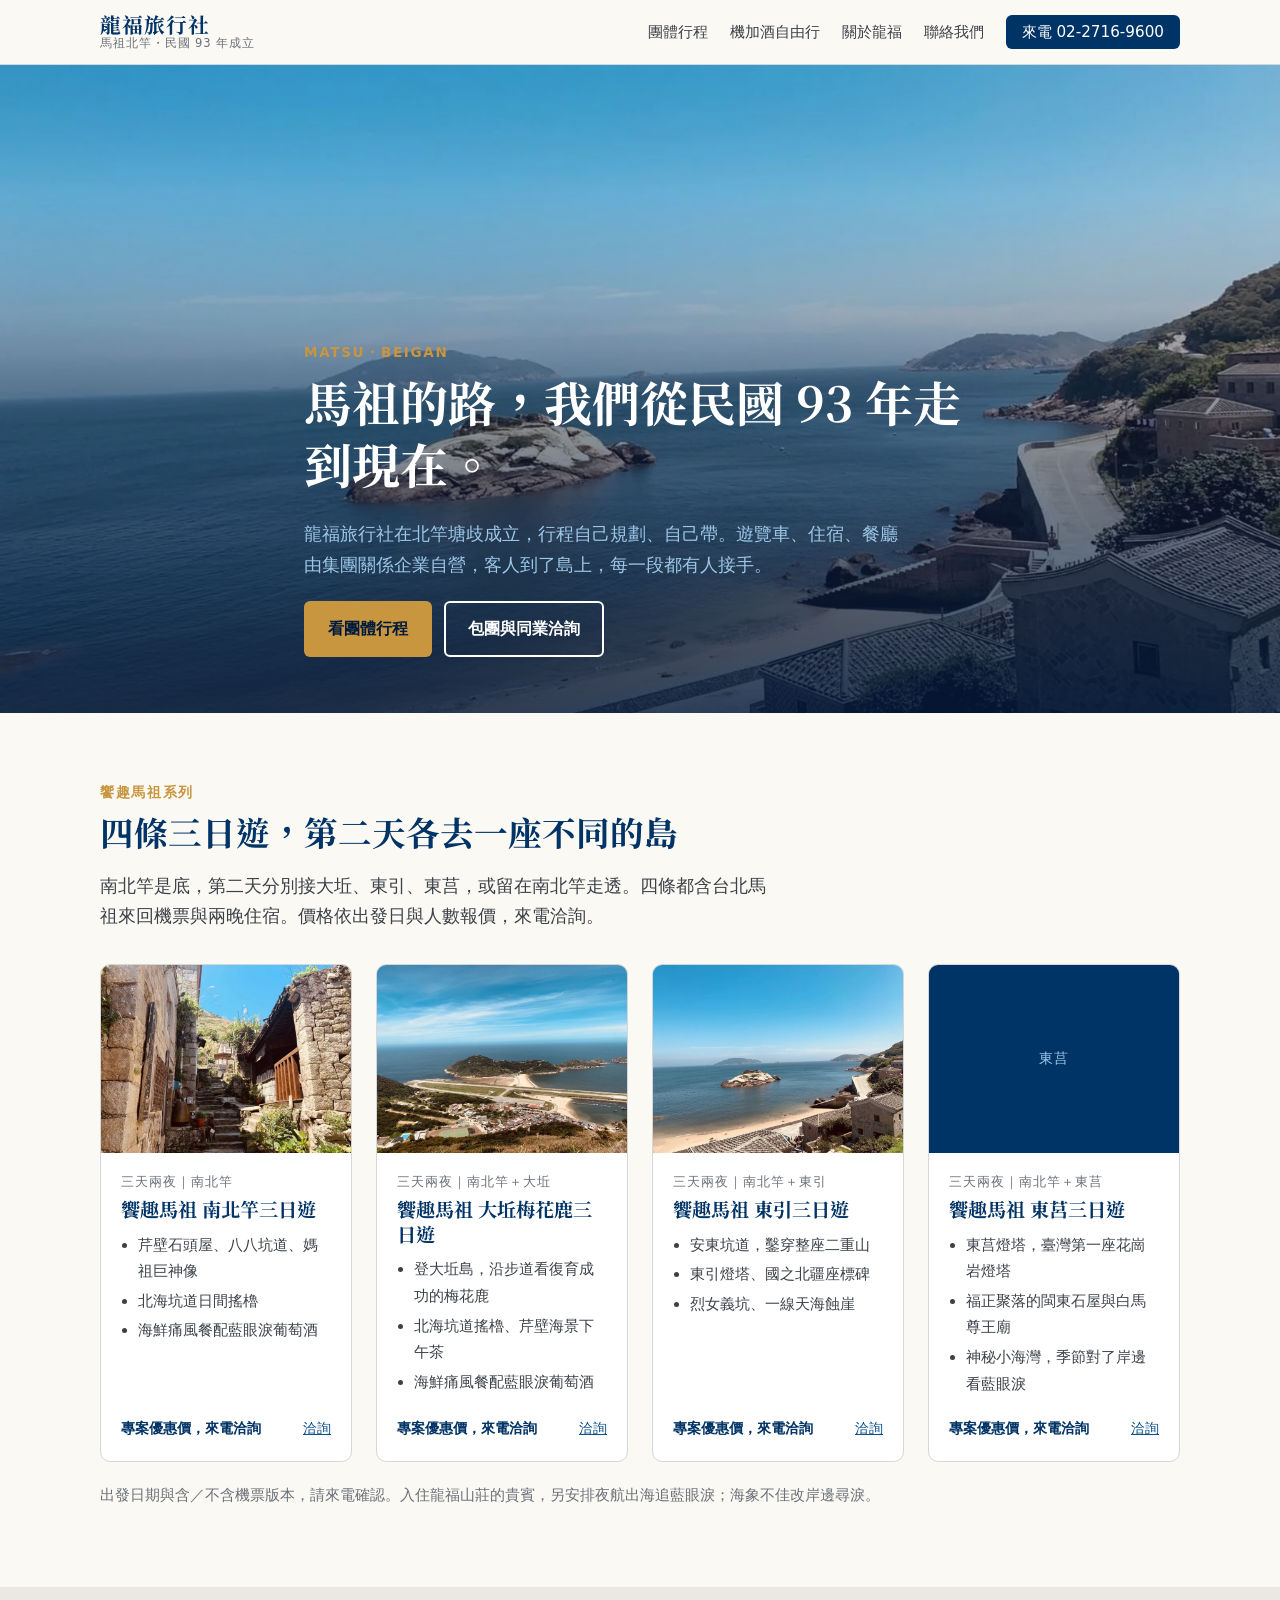
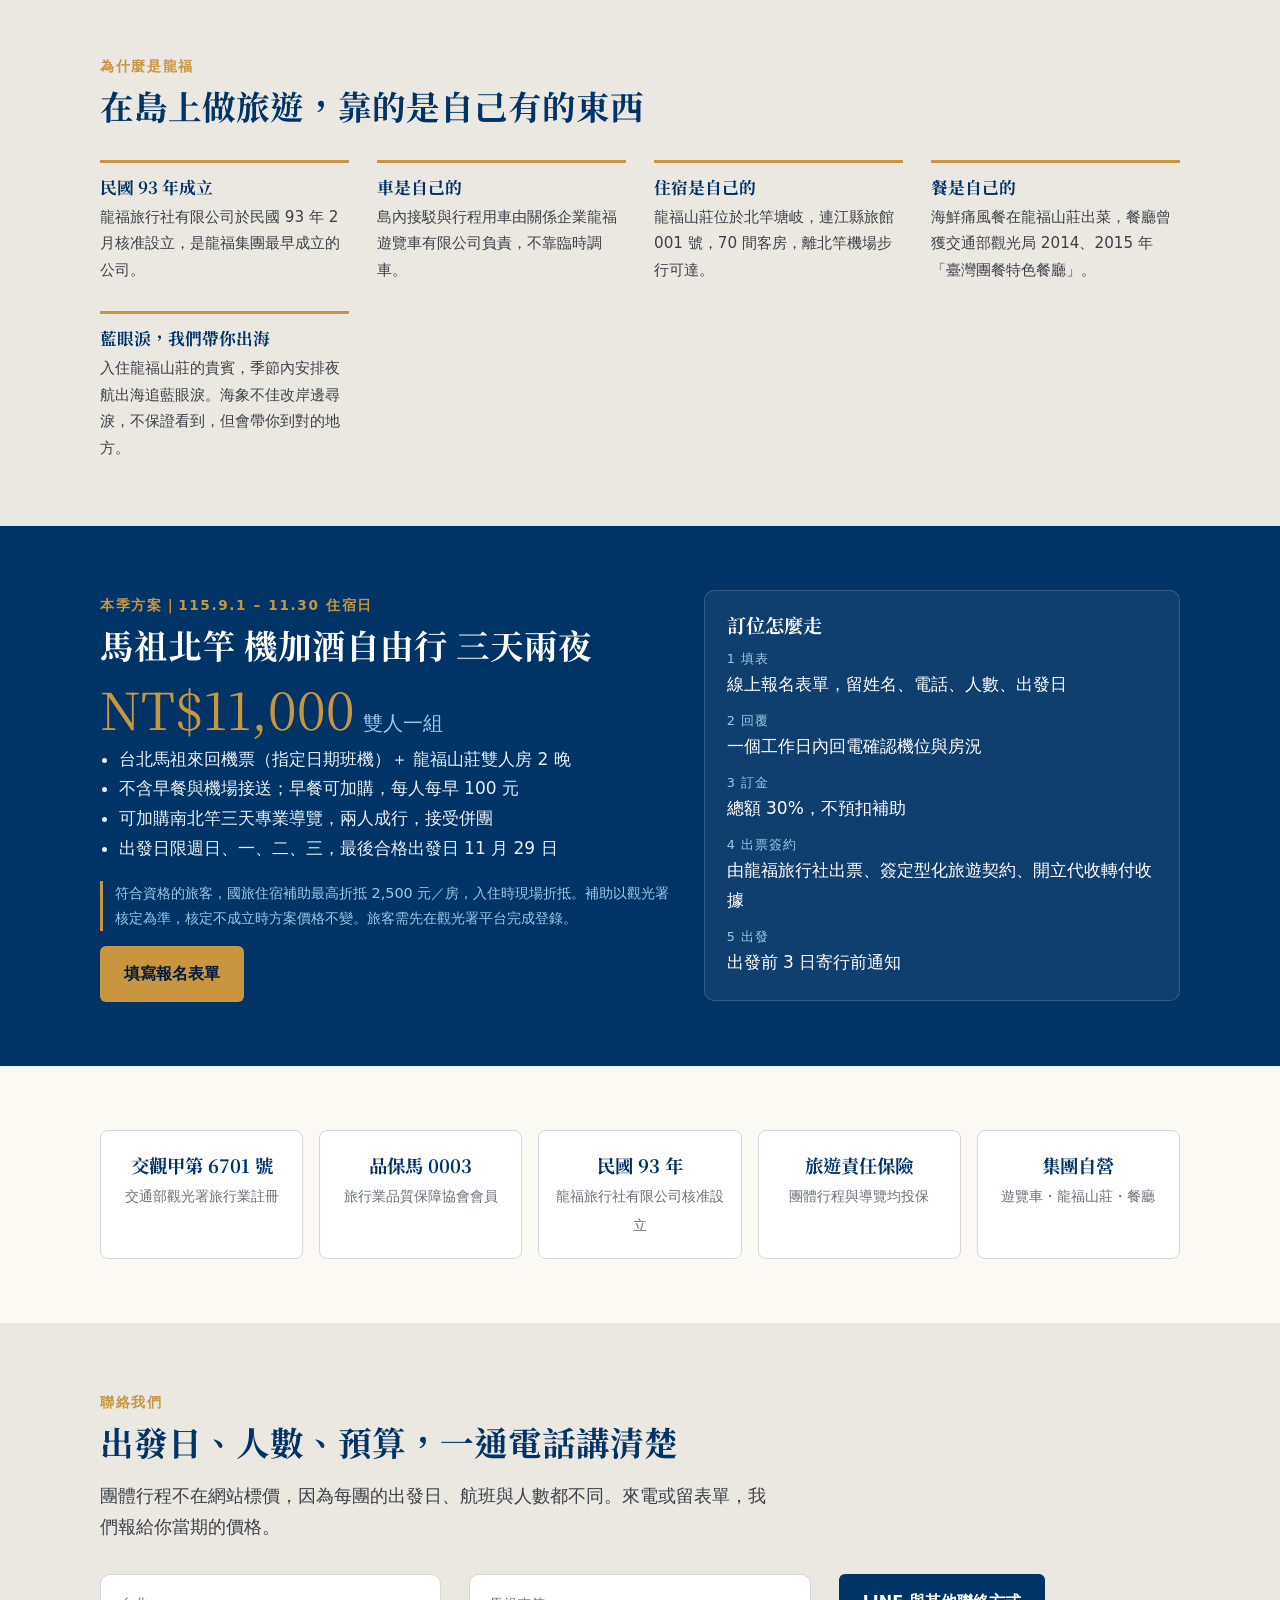
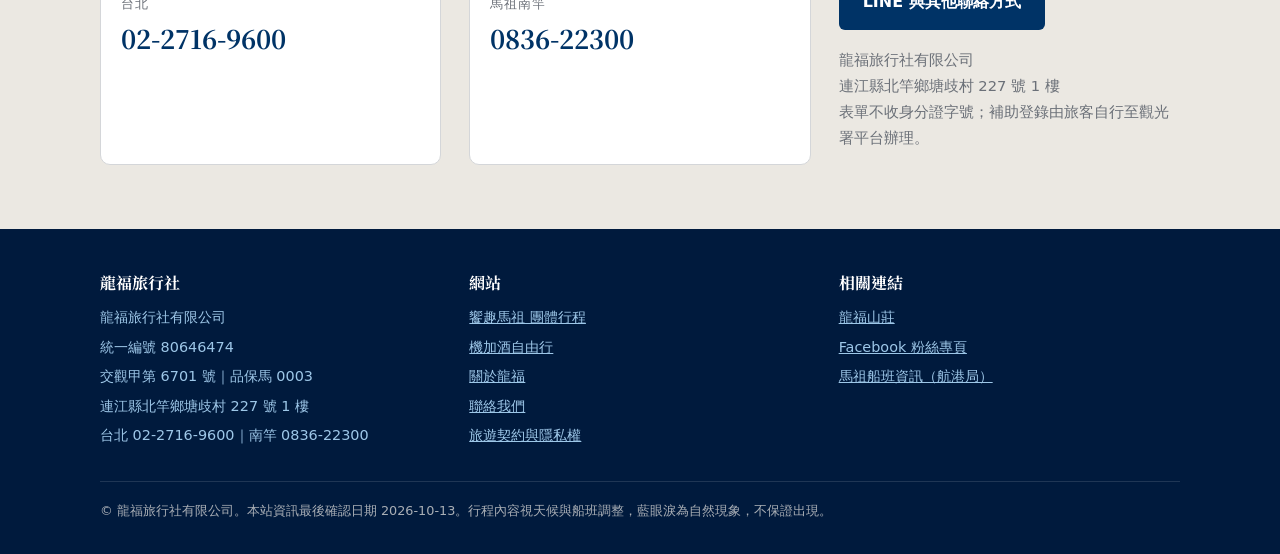
==== index.html @ dc52c44d "緊急上線版：聯絡頁、法遵頁、舊網址轉址、網域設定 - 首頁與關於頁移除草稿標記，網域換成 www.matsu-tour.com.tw - 修正南竿電話 tel 連結多一個 0 - 導覽只連到已存在的頁" ====
<!DOCTYPE html>
<html lang="zh-Hant-TW">
<head>
<meta charset="utf-8">
<meta name="viewport" content="width=device-width, initial-scale=1">
<title>龍福旅行社｜馬祖北竿在地旅行社，民國 93 年成立</title>
<meta name="description" content="龍福旅行社成立於民國 93 年，總部在馬祖北竿塘歧。南北竿、東引、東莒、大坵三日遊團體行程，機加酒自由行，學校與公司包團、同業地接。台北 02-2716-9600、南竿 0836-22300。">
<link rel="canonical" href="https://www.matsu-tour.com.tw/">
<meta property="og:title" content="龍福旅行社｜馬祖北竿在地旅行社">
<meta property="og:description" content="民國 93 年成立的馬祖在地旅行社。團體行程、機加酒自由行、包團與同業地接。">
<meta property="og:image" content="https://www.matsu-tour.com.tw/img/beach.webp">
<meta property="og:type" content="website">
<link rel="preconnect" href="https://fonts.googleapis.com">
<link href="https://fonts.googleapis.com/css2?family=Noto+Serif+TC:wght@700&display=swap" rel="stylesheet">
<link rel="stylesheet" href="css/style.css">
<script type="application/ld+json">
{
  "@context": "https://schema.org",
  "@type": "TravelAgency",
  "@id": "https://www.matsu-tour.com.tw/#org",
  "name": "龍福旅行社",
  "legalName": "龍福旅行社有限公司",
  "url": "https://www.matsu-tour.com.tw/",
  "taxID": "80646474",
  "identifier": [
    { "@type": "PropertyValue", "name": "交通部觀光署旅行業註冊編號", "value": "交觀甲第 6701 號" },
    { "@type": "PropertyValue", "name": "中華民國旅行業品質保障協會會員編號", "value": "品保馬 0003" }
  ],
  "foundingDate": "2004-02-09",
  "founder": { "@type": "Person", "name": "王樹欽" },
  "address": {
    "@type": "PostalAddress",
    "streetAddress": "北竿鄉塘歧村227號1樓",
    "addressLocality": "連江縣",
    "addressRegion": "連江縣",
    "postalCode": "210",
    "addressCountry": "TW"
  },
  "telephone": ["+886-2-2716-9600", "+886-836-22300"],
  "contactPoint": [
    { "@type": "ContactPoint", "telephone": "+886-2-2716-9600", "contactType": "reservations", "areaServed": "TW", "availableLanguage": "zh-Hant", "name": "台北" },
    { "@type": "ContactPoint", "telephone": "+886-836-22300", "contactType": "reservations", "areaServed": "TW", "availableLanguage": "zh-Hant", "name": "馬祖南竿" }
  ],
  "areaServed": [
    { "@type": "Place", "name": "南竿" }, { "@type": "Place", "name": "北竿" },
    { "@type": "Place", "name": "東引" }, { "@type": "Place", "name": "東莒" },
    { "@type": "Place", "name": "西莒" }, { "@type": "Place", "name": "大坵" }
  ],
  "knowsAbout": ["馬祖旅遊", "藍眼淚", "芹壁聚落", "北海坑道", "東引", "東莒", "大坵梅花鹿"],
  "makesOffer": [
    { "@type": "Offer", "itemOffered": { "@type": "TouristTrip", "name": "饗趣馬祖 南北竿三日遊" } },
    { "@type": "Offer", "itemOffered": { "@type": "TouristTrip", "name": "饗趣馬祖 大坵梅花鹿三日遊" } },
    { "@type": "Offer", "itemOffered": { "@type": "TouristTrip", "name": "饗趣馬祖 東引三日遊" } },
    { "@type": "Offer", "itemOffered": { "@type": "TouristTrip", "name": "饗趣馬祖 東莒三日遊" } },
    { "@type": "Offer", "itemOffered": { "@type": "TouristTrip", "name": "馬祖北竿 機加酒自由行 三天兩夜", "url": "https://www.matsu-tour.com.tw/#package" }, "price": "11000", "priceCurrency": "TWD", "eligibleQuantity": { "@type": "QuantitativeValue", "value": 2, "unitText": "人" } }
  ],
  "memberOf": { "@type": "Organization", "name": "中華民國旅行業品質保障協會" }
}
</script>
</head>
<body>

<header class="site-header">
  <div class="wrap">
    <a class="brand" href="./"><b>龍福旅行社</b><small>馬祖北竿・民國 93 年成立</small></a>
    <button class="nav-toggle" aria-expanded="false" aria-controls="nav" onclick="var n=document.getElementById('nav');n.classList.toggle('open');this.setAttribute('aria-expanded',n.classList.contains('open'))">選單</button>
    <ul class="nav" id="nav">
      <li><a href="#tours">團體行程</a></li>
      <li><a href="#package">機加酒自由行</a></li>
      <li><a href="about/">關於龍福</a></li>
      <li><a href="contact/">聯絡我們</a></li>
      <li class="cta"><a href="tel:+886227169600">來電 02-2716-9600</a></li>
    </ul>
  </div>
</header>

<main>

<section class="hero">
  <img src="img/beach.webp" alt="北竿芹壁灣，海中的龜島與岸邊的石屋" fetchpriority="high">
  <div class="wrap">
    <span class="eyebrow">MATSU・BEIGAN</span>
    <h1>馬祖的路，我們從民國 93 年走到現在。</h1>
    <p>龍福旅行社在北竿塘歧成立，行程自己規劃、自己帶。遊覽車、住宿、餐廳由集團關係企業自營，客人到了島上，每一段都有人接手。</p>
    <div class="actions">
      <a class="btn btn-primary" href="#tours">看團體行程</a>
      <a class="btn btn-outline" href="contact/">包團與同業洽詢</a>
    </div>
  </div>
</section>

<section class="section" id="tours">
  <div class="wrap">
    <div class="section-head">
      <span class="eyebrow">饗趣馬祖系列</span>
      <h2>四條三日遊，第二天各去一座不同的島</h2>
      <p class="lead">南北竿是底，第二天分別接大坵、東引、東莒，或留在南北竿走透。四條都含台北馬祖來回機票與兩晚住宿。價格依出發日與人數報價，來電洽詢。</p>
    </div>
    <div class="cards">
      <article class="card">
        <div class="media"><img src="img/lane.webp" alt="芹壁聚落的石階與石屋巷弄" loading="lazy"></div>
        <div class="body">
          <span class="tag">三天兩夜｜南北竿</span>
          <h3>饗趣馬祖 南北竿三日遊</h3>
          <ul>
            <li>芹壁石頭屋、八八坑道、媽祖巨神像</li>
            <li>北海坑道日間搖櫓</li>
            <li>海鮮痛風餐配藍眼淚葡萄酒</li>
          </ul>
          <div class="foot"><span class="price">專案優惠價，來電洽詢</span><a href="contact/">洽詢</a></div>
        </div>
      </article>
      <article class="card">
        <div class="media"><img src="img/aerial.webp" alt="北竿塘岐與機場跑道的空拍，遠處是海與離島" loading="lazy"></div>
        <div class="body">
          <span class="tag">三天兩夜｜南北竿＋大坵</span>
          <h3>饗趣馬祖 大坵梅花鹿三日遊</h3>
          <ul>
            <li>登大坵島，沿步道看復育成功的梅花鹿</li>
            <li>北海坑道搖櫓、芹壁海景下午茶</li>
            <li>海鮮痛風餐配藍眼淚葡萄酒</li>
          </ul>
          <div class="foot"><span class="price">專案優惠價，來電洽詢</span><a href="contact/">洽詢</a></div>
        </div>
      </article>
      <article class="card">
        <div class="media"><img src="img/beach.webp" alt="北竿芹壁灣海景" loading="lazy"></div>
        <div class="body">
          <span class="tag">三天兩夜｜南北竿＋東引</span>
          <h3>饗趣馬祖 東引三日遊</h3>
          <ul>
            <li>安東坑道，鑿穿整座二重山</li>
            <li>東引燈塔、國之北疆座標碑</li>
            <li>烈女義坑、一線天海蝕崖</li>
          </ul>
          <div class="foot"><span class="price">專案優惠價，來電洽詢</span><a href="contact/">洽詢</a></div>
        </div>
      </article>
      <article class="card">
        <div class="media"><div class="placeholder">東莒</div></div>
        <div class="body">
          <span class="tag">三天兩夜｜南北竿＋東莒</span>
          <h3>饗趣馬祖 東莒三日遊</h3>
          <ul>
            <li>東莒燈塔，臺灣第一座花崗岩燈塔</li>
            <li>福正聚落的閩東石屋與白馬尊王廟</li>
            <li>神秘小海灣，季節對了岸邊看藍眼淚</li>
          </ul>
          <div class="foot"><span class="price">專案優惠價，來電洽詢</span><a href="contact/">洽詢</a></div>
        </div>
      </article>
    </div>
    <p class="muted" style="margin-top:20px">出發日期與含／不含機票版本，請來電確認。入住龍福山莊的貴賓，另安排夜航出海追藍眼淚；海象不佳改岸邊尋淚。</p>
  </div>
</section>

<section class="section section-alt" id="why">
  <div class="wrap">
    <div class="section-head">
      <span class="eyebrow">為什麼是龍福</span>
      <h2>在島上做旅遊，靠的是自己有的東西</h2>
    </div>
    <div class="reasons">
      <div class="reason"><h3>民國 93 年成立</h3><p>龍福旅行社有限公司於民國 93 年 2 月核准設立，是龍福集團最早成立的公司。</p></div>
      <div class="reason"><h3>車是自己的</h3><p>島內接駁與行程用車由關係企業龍福遊覽車有限公司負責，不靠臨時調車。</p></div>
      <div class="reason"><h3>住宿是自己的</h3><p>龍福山莊位於北竿塘岐，連江縣旅館 001 號，70 間客房，離北竿機場步行可達。</p></div>
      <div class="reason"><h3>餐是自己的</h3><p>海鮮痛風餐在龍福山莊出菜，餐廳曾獲交通部觀光局 2014、2015 年「臺灣團餐特色餐廳」。</p></div>
      <div class="reason"><h3>藍眼淚，我們帶你出海</h3><p>入住龍福山莊的貴賓，季節內安排夜航出海追藍眼淚。海象不佳改岸邊尋淚，不保證看到，但會帶你到對的地方。</p></div>
    </div>
  </div>
</section>

<!-- 補助方案區塊：住宿日 115.11.30 截止，12 月起刪除或改常態版（架構初稿 D12） -->
<section class="section section-deep" id="package">
  <div class="wrap">
    <div class="offer">
      <div>
        <span class="eyebrow">本季方案｜115.9.1 – 11.30 住宿日</span>
        <h2>馬祖北竿 機加酒自由行 三天兩夜</h2>
        <div class="big">NT$11,000<small>雙人一組</small></div>
        <ul>
          <li>台北馬祖來回機票（指定日期班機）＋ 龍福山莊雙人房 2 晚</li>
          <li>不含早餐與機場接送；早餐可加購，每人每早 100 元</li>
          <li>可加購南北竿三天專業導覽，兩人成行，接受併團</li>
          <li>出發日限週日、一、二、三，最後合格出發日 11 月 29 日</li>
        </ul>
        <p class="note">符合資格的旅客，國旅住宿補助最高折抵 2,500 元／房，入住時現場折抵。補助以觀光署核定為準，核定不成立時方案價格不變。旅客需先在觀光署平台完成登錄。</p>
        <a class="btn btn-primary" href="https://matsuyuansong-arch.github.io/booking/" rel="noopener">填寫報名表單</a>
      </div>
      <aside class="side">
        <h3>訂位怎麼走</h3>
        <dl>
          <dt>1 填表</dt><dd>線上報名表單，留姓名、電話、人數、出發日</dd>
          <dt>2 回覆</dt><dd>一個工作日內回電確認機位與房況</dd>
          <dt>3 訂金</dt><dd>總額 30%，不預扣補助</dd>
          <dt>4 出票簽約</dt><dd>由龍福旅行社出票、簽定型化旅遊契約、開立代收轉付收據</dd>
          <dt>5 出發</dt><dd>出發前 3 日寄行前通知</dd>
        </dl>
      </aside>
    </div>
  </div>
</section>

<section class="section" id="trust">
  <div class="wrap">
    <div class="trust">
      <div><b>交觀甲第 6701 號</b><span>交通部觀光署旅行業註冊</span></div>
      <div><b>品保馬 0003</b><span>旅行業品質保障協會會員</span></div>
      <div><b>民國 93 年</b><span>龍福旅行社有限公司核准設立</span></div>
      <div><b>旅遊責任保險</b><span>團體行程與導覽均投保</span></div>
      <div><b>集團自營</b><span>遊覽車・龍福山莊・餐廳</span></div>
    </div>
  </div>
</section>

<section class="section section-alt" id="contact">
  <div class="wrap">
    <div class="section-head">
      <span class="eyebrow">聯絡我們</span>
      <h2>出發日、人數、預算，一通電話講清楚</h2>
      <p class="lead">團體行程不在網站標價，因為每團的出發日、航班與人數都不同。來電或留表單，我們報給你當期的價格。</p>
    </div>
    <div class="contact">
      <a class="phone" href="tel:+886227169600"><small>台北</small><b>02-2716-9600</b></a>
      <a class="phone" href="tel:+88683622300"><small>馬祖南竿</small><b>0836-22300</b></a>
      <div>
        <p><a class="btn btn-deep" href="contact/">LINE 與其他聯絡方式</a></p>
        <p class="muted">龍福旅行社有限公司<br>連江縣北竿鄉塘歧村 227 號 1 樓<br>表單不收身分證字號；補助登錄由旅客自行至觀光署平台辦理。</p>
      </div>
    </div>
  </div>
</section>

</main>

<footer class="site-footer">
  <div class="wrap">
    <div class="cols">
      <div>
        <h4>龍福旅行社</h4>
        <ul>
          <li>龍福旅行社有限公司</li>
          <li>統一編號 80646474</li>
          <li>交觀甲第 6701 號｜品保馬 0003</li>
          <li>連江縣北竿鄉塘歧村 227 號 1 樓</li>
          <li>台北 02-2716-9600｜南竿 0836-22300</li>
        </ul>
      </div>
      <div>
        <h4>網站</h4>
        <ul>
          <li><a href="#tours">饗趣馬祖 團體行程</a></li>
          <li><a href="#package">機加酒自由行</a></li>
          <li><a href="about/">關於龍福</a></li>
          <li><a href="contact/">聯絡我們</a></li>
          <li><a href="legal/">旅遊契約與隱私權</a></li>
        </ul>
      </div>
      <div>
        <h4>相關連結</h4>
        <ul>
          <li><a href="https://hotel.matsu.idv.tw/matsu-play/" rel="noopener">龍福山莊</a></li>
          <li><a href="https://www.facebook.com/longfu55661" rel="noopener">Facebook 粉絲專頁</a></li>
          <li><a href="https://www.mtha.gov.tw/MTHA/Monthinfo.aspx" rel="noopener">馬祖船班資訊（航港局）</a></li>
        </ul>
      </div>
    </div>
    <div class="legal">© 龍福旅行社有限公司。本站資訊最後確認日期 2026-10-13。行程內容視天候與船班調整，藍眼淚為自然現象，不保證出現。</div>
  </div>
</footer>

</body>
</html>
---- css/style.css ----
/* 龍福旅行社官網 共用樣式
   色彩 token 取自 龍福山莊標準色規範 v1.1；LOGO 漸層不進版面 */
:root{
  --tear-ink:#001a3d; --tear-deep:#003366; --tear-sea:#0a4f8a; --tear-glow:#2a7ec4;
  --tear-mist:#9dc7e8; --tear-foam:#e6f0f8;
  --stone-black:#1a1d21; --stone-dark:#3c4148; --stone:#6b7078; --stone-light:#a8aeb5;
  --stone-pale:#d4d6d9; --stone-paper:#ebe8e2;
  --sun-gold:#c8963f; --sun-amber:#d97e2f; --wine-red:#7a2838; --bg:#fbf9f4;
  --serif:"Noto Serif TC","Songti TC","PingFang TC",serif;
  --sans:"PingFang TC","Noto Sans TC","Heiti TC",-apple-system,system-ui,sans-serif;
  --max:1120px;
}
*{box-sizing:border-box}
html{-webkit-text-size-adjust:100%;scroll-behavior:smooth}
body{margin:0;background:var(--bg);color:var(--stone-dark);font-family:var(--sans);font-size:17px;line-height:1.75}
img{max-width:100%;height:auto;display:block}
a{color:var(--tear-sea)}
a:hover{color:var(--tear-glow)}
h1,h2,h3{font-family:var(--serif);color:var(--tear-deep);line-height:1.3;margin:0 0 .5em;font-weight:700}
h1{font-size:clamp(1.9rem,4.5vw,3rem)}
h2{font-size:clamp(1.5rem,3vw,2.1rem)}
h3{font-size:1.2rem}
p{margin:0 0 1em}
.wrap{max-width:var(--max);margin:0 auto;padding:0 20px}
.eyebrow{display:inline-block;font-size:.85rem;letter-spacing:.12em;color:var(--sun-gold);font-weight:700;margin-bottom:.4em}
.lead{font-size:1.1rem;color:var(--stone-dark)}
.muted{color:var(--stone);font-size:.92rem}

/* 草稿橫幅：正式上線前刪除 */
.draft{background:var(--wine-red);color:#fff;font-size:.85rem;padding:.5em 20px;text-align:center}
.draft strong{color:#fff}

/* 頁首 */
.site-header{position:sticky;top:0;z-index:20;background:rgba(251,249,244,.95);backdrop-filter:blur(8px);border-bottom:1px solid var(--stone-pale)}
.site-header .wrap{display:flex;align-items:center;justify-content:space-between;gap:16px;min-height:64px}
.brand{display:flex;flex-direction:column;text-decoration:none;line-height:1.15}
.brand b{font-family:var(--serif);font-size:1.3rem;color:var(--tear-deep);letter-spacing:.05em}
.brand small{font-size:.72rem;color:var(--stone);letter-spacing:.08em}
.nav-toggle{display:none;background:none;border:1px solid var(--stone-pale);border-radius:6px;padding:6px 10px;font:inherit;color:var(--tear-deep)}
.nav{display:flex;align-items:center;gap:22px;margin:0;padding:0;list-style:none}
.nav a{text-decoration:none;color:var(--stone-dark);font-size:.95rem}
.nav a:hover,.nav a[aria-current]{color:var(--tear-deep);border-bottom:2px solid var(--sun-gold)}
.nav .cta a{background:var(--tear-deep);color:#fff;padding:8px 16px;border-radius:6px;border:0}
.nav .cta a:hover{background:var(--tear-sea)}
@media(max-width:860px){
  .nav-toggle{display:block}
  .nav{display:none;position:absolute;left:0;right:0;top:100%;background:var(--bg);flex-direction:column;align-items:stretch;gap:0;border-bottom:1px solid var(--stone-pale);box-shadow:0 8px 24px rgba(0,26,61,.08)}
  .nav.open{display:flex}
  .nav li{border-top:1px solid var(--stone-pale)}
  .nav a{display:block;padding:14px 20px}
  .nav .cta a{border-radius:0;text-align:center}
}

/* 按鈕 */
.btn{display:inline-block;text-decoration:none;font-weight:700;padding:12px 22px;border-radius:6px;border:2px solid transparent;font-size:1rem}
.btn-primary{background:var(--sun-gold);color:var(--tear-ink)}
.btn-primary:hover{background:#d8a64f;color:var(--tear-ink)}
.btn-outline{border-color:#fff;color:#fff}
.btn-outline:hover{background:rgba(255,255,255,.12);color:#fff}
.btn-deep{background:var(--tear-deep);color:#fff}
.btn-deep:hover{background:var(--tear-sea);color:#fff}
.btn-ghost{border-color:var(--tear-deep);color:var(--tear-deep)}
.btn-ghost:hover{background:var(--tear-foam)}

/* Hero */
.hero{position:relative;min-height:72vh;display:flex;align-items:flex-end;color:#fff;background:var(--tear-ink)}
.hero img{position:absolute;inset:0;width:100%;height:100%;object-fit:cover;object-position:center 60%}
.hero::after{content:"";position:absolute;inset:0;background:linear-gradient(180deg,rgba(0,26,61,.15) 20%,rgba(0,26,61,.82) 100%)}
.hero .wrap{position:relative;z-index:1;padding-top:96px;padding-bottom:56px}
.hero h1{color:#fff;max-width:14em}
.hero p{max-width:34em;font-size:1.1rem;color:var(--tear-mist)}
.hero .actions{display:flex;flex-wrap:wrap;gap:12px;margin-top:20px}
.hero.hero-sub{min-height:46vh}

/* 區塊 */
.section{padding:64px 0}
.section-alt{background:var(--stone-paper)}
.section-deep{background:var(--tear-deep);color:var(--tear-foam)}
.section-deep h2,.section-deep h3{color:#fff}
.section-deep .eyebrow{color:var(--sun-gold)}
.section-head{max-width:40em;margin-bottom:32px}

/* 行程卡 */
.cards{display:grid;gap:24px;grid-template-columns:repeat(auto-fit,minmax(250px,1fr))}
.card{background:#fff;border:1px solid var(--stone-pale);border-radius:10px;overflow:hidden;display:flex;flex-direction:column}
.card .media{aspect-ratio:4/3;background:var(--tear-deep);overflow:hidden;position:relative}
.card .media img{width:100%;height:100%;object-fit:cover;transition:transform .5s}
.card:hover .media img{transform:scale(1.04)}
.card .media .placeholder{position:absolute;inset:0;display:flex;align-items:center;justify-content:center;color:var(--tear-mist);font-size:.9rem;letter-spacing:.1em}
.card .body{padding:18px 20px 20px;display:flex;flex-direction:column;flex:1}
.card .tag{font-size:.8rem;color:var(--stone);letter-spacing:.08em}
.card h3{margin:.2em 0 .5em}
.card ul{margin:0 0 16px;padding-left:1.1em;font-size:.95rem}
.card li{margin-bottom:.2em}
.card .foot{margin-top:auto;display:flex;justify-content:space-between;align-items:center;gap:8px;font-size:.9rem}
.card .price{color:var(--tear-deep);font-weight:700}

/* 為什麼是龍福 */
.reasons{display:grid;gap:28px;grid-template-columns:repeat(auto-fit,minmax(220px,1fr))}
.reason{border-top:3px solid var(--sun-gold);padding-top:14px}
.reason h3{font-size:1.05rem;margin-bottom:.3em}
.reason p{font-size:.95rem;margin:0}

/* 方案 */
.offer{display:grid;gap:32px;grid-template-columns:1.2fr 1fr;align-items:start}
.offer .big{font-family:var(--serif);font-size:clamp(2.2rem,5vw,3.2rem);color:var(--sun-gold);line-height:1;margin:.2em 0}
.offer .big small{font-size:.4em;color:var(--tear-mist);margin-left:.4em;font-family:var(--sans)}
.offer ul{padding-left:1.1em;margin:0 0 1em}
.offer .note{font-size:.9rem;color:var(--tear-mist);border-left:3px solid var(--sun-gold);padding-left:12px}
.offer .side{background:rgba(255,255,255,.06);border:1px solid rgba(255,255,255,.15);border-radius:10px;padding:22px}
.offer .side h3{margin-top:0}
.offer .side dl{margin:0}
.offer .side dt{font-size:.8rem;color:var(--tear-mist);letter-spacing:.08em;margin-top:10px}
.offer .side dd{margin:0;color:#fff}
@media(max-width:760px){.offer{grid-template-columns:1fr}}

/* 信任列 */
.trust{display:grid;gap:16px;grid-template-columns:repeat(auto-fit,minmax(170px,1fr));text-align:center}
.trust div{background:#fff;border:1px solid var(--stone-pale);border-radius:8px;padding:18px 12px}
.trust b{display:block;font-family:var(--serif);color:var(--tear-deep);font-size:1.15rem}
.trust span{font-size:.85rem;color:var(--stone)}

/* 聯絡 */
.contact{display:grid;gap:28px;grid-template-columns:repeat(auto-fit,minmax(260px,1fr))}
.phone{display:block;text-decoration:none;background:#fff;border:1px solid var(--stone-pale);border-radius:10px;padding:18px 20px}
.phone small{display:block;color:var(--stone);letter-spacing:.08em;font-size:.8rem}
.phone b{font-family:var(--serif);font-size:1.6rem;color:var(--tear-deep)}
.phone:hover{border-color:var(--tear-glow)}

/* 關於頁 */
.timeline{list-style:none;margin:0;padding:0;border-left:2px solid var(--tear-mist)}
.timeline li{position:relative;padding:0 0 22px 24px}
.timeline li::before{content:"";position:absolute;left:-7px;top:.55em;width:12px;height:12px;border-radius:50%;background:var(--sun-gold);border:2px solid var(--bg)}
.timeline time{display:block;font-size:.85rem;color:var(--stone);letter-spacing:.06em}
.timeline b{color:var(--tear-deep)}
.facts{display:grid;gap:0 32px;grid-template-columns:repeat(auto-fit,minmax(280px,1fr));margin:0}
.facts div{display:grid;grid-template-columns:7em 1fr;gap:8px;padding:10px 0;border-bottom:1px solid var(--stone-pale)}
.facts dt{color:var(--stone);font-size:.9rem}
.facts dd{margin:0}
.table-wrap{overflow-x:auto}
table{border-collapse:collapse;width:100%;font-size:.95rem;background:#fff}
th,td{text-align:left;padding:10px 12px;border-bottom:1px solid var(--stone-pale);vertical-align:top;white-space:nowrap}
th{background:var(--tear-foam);color:var(--tear-deep);font-weight:700}
td.wrap-ok{white-space:normal}
.two-col{display:grid;gap:40px;grid-template-columns:1fr 1fr;align-items:center}
@media(max-width:760px){.two-col{grid-template-columns:1fr}}
.two-col img{border-radius:10px}
.pending{display:inline-block;font-size:.75rem;color:var(--wine-red);border:1px solid var(--wine-red);border-radius:4px;padding:0 6px;vertical-align:middle;margin-left:6px}

/* 頁尾 */
.site-footer{background:var(--tear-ink);color:var(--tear-mist);padding:40px 0 32px;font-size:.9rem}
.site-footer .cols{display:grid;gap:28px;grid-template-columns:repeat(auto-fit,minmax(220px,1fr))}
.site-footer h4{color:#fff;font-family:var(--serif);margin:0 0 .5em;font-size:1rem}
.site-footer a{color:var(--tear-mist)}
.site-footer ul{list-style:none;margin:0;padding:0}
.site-footer li{margin-bottom:.3em}
.site-footer .legal{margin-top:28px;padding-top:18px;border-top:1px solid rgba(255,255,255,.12);font-size:.8rem;color:var(--stone-light)}
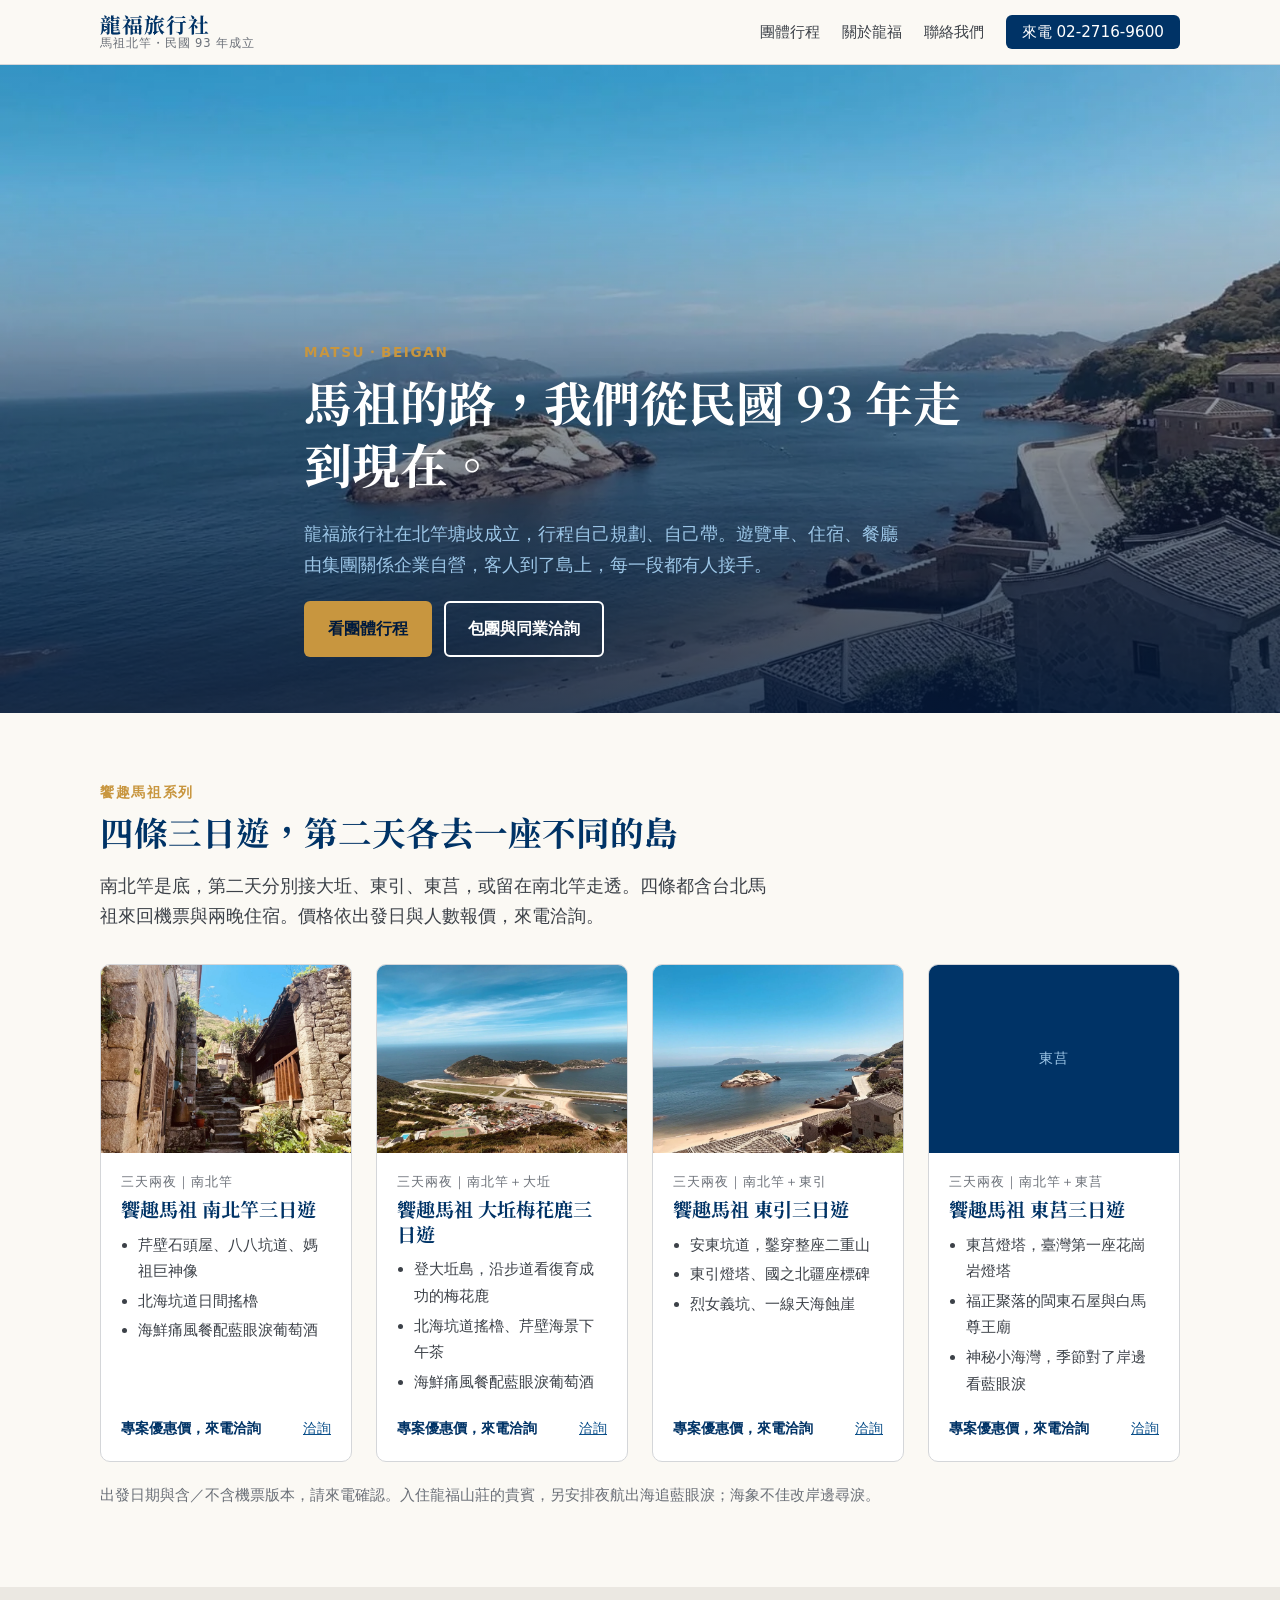
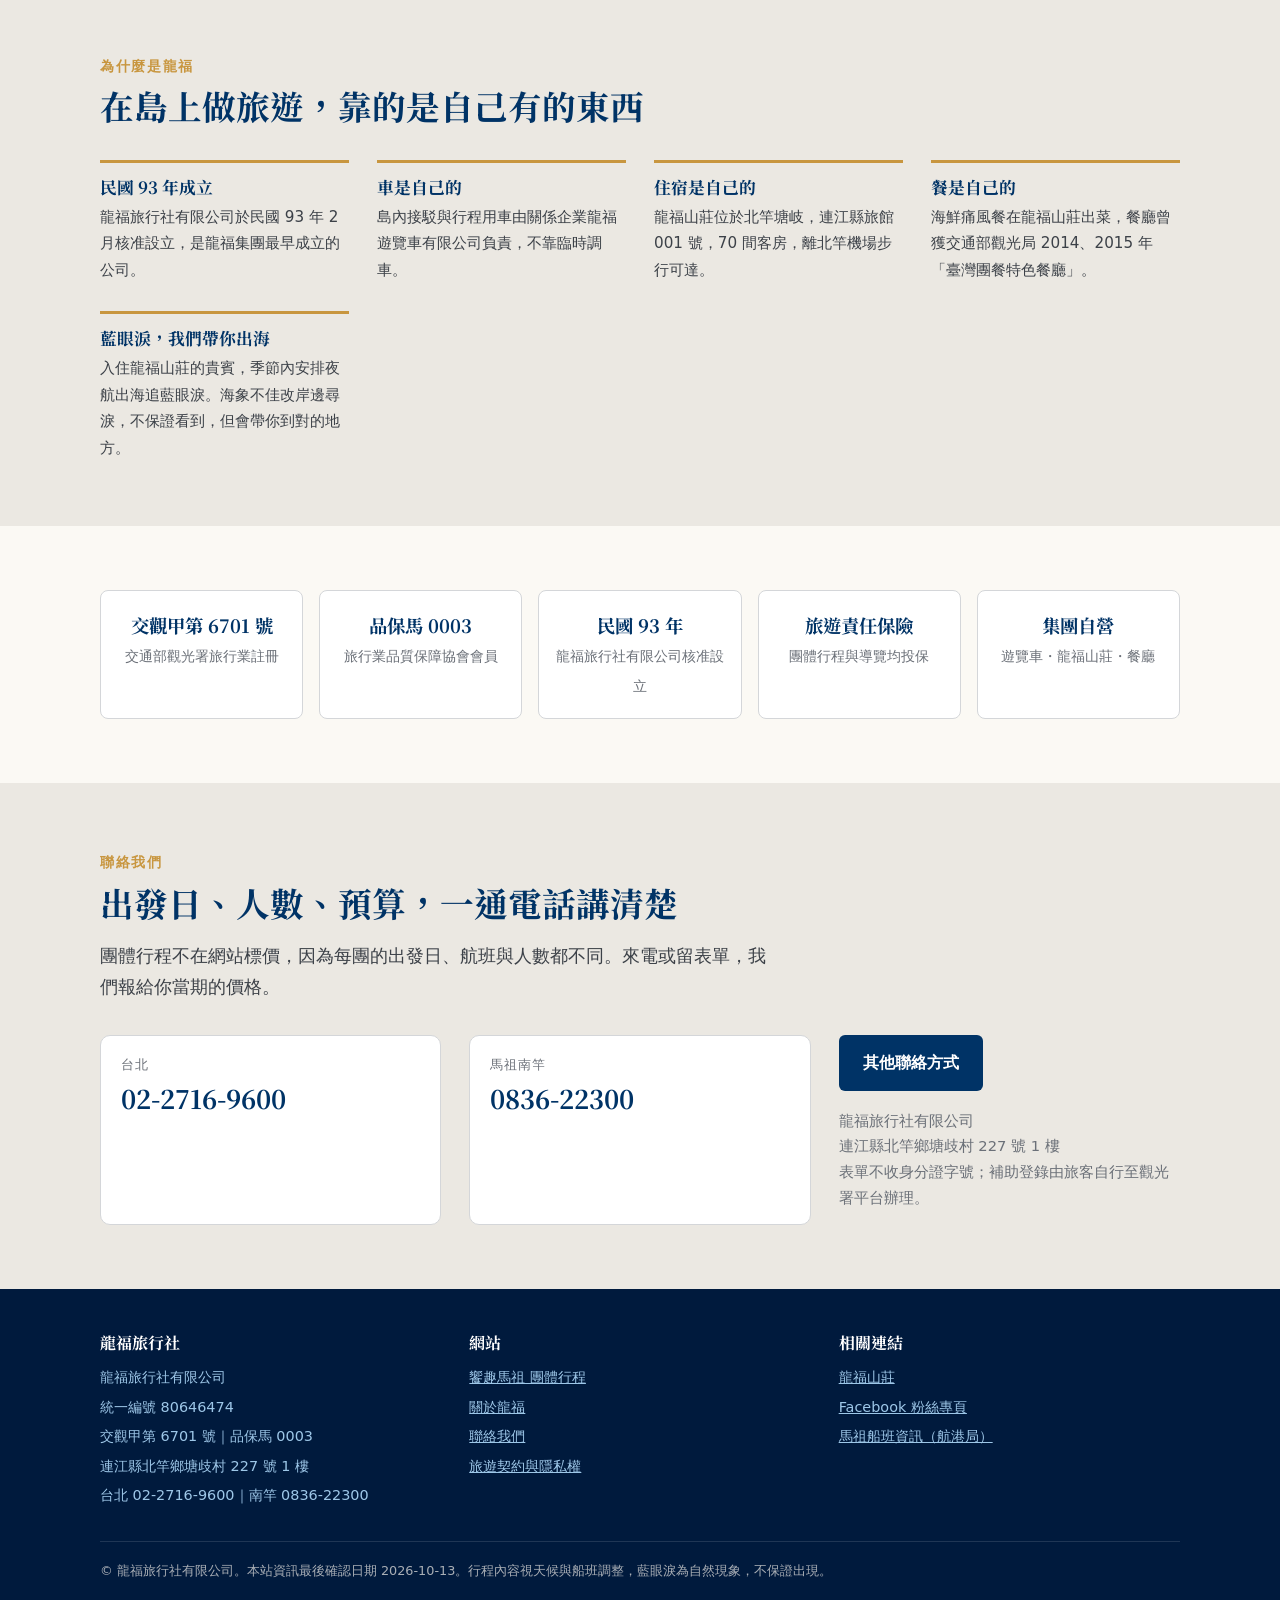
==== commit fd52f13f: "移除 LINE 連結與機加酒補助方案區塊 Co-Authored-By: Claude Opus 5.5 <noreply@anthropic.com>" ====
--- a/index.html
+++ b/index.html
@@ -51,8 +51,7 @@
     { "@type": "Offer", "itemOffered": { "@type": "TouristTrip", "name": "饗趣馬祖 南北竿三日遊" } },
     { "@type": "Offer", "itemOffered": { "@type": "TouristTrip", "name": "饗趣馬祖 大坵梅花鹿三日遊" } },
     { "@type": "Offer", "itemOffered": { "@type": "TouristTrip", "name": "饗趣馬祖 東引三日遊" } },
-    { "@type": "Offer", "itemOffered": { "@type": "TouristTrip", "name": "饗趣馬祖 東莒三日遊" } },
-    { "@type": "Offer", "itemOffered": { "@type": "TouristTrip", "name": "馬祖北竿 機加酒自由行 三天兩夜", "url": "https://www.matsu-tour.com.tw/#package" }, "price": "11000", "priceCurrency": "TWD", "eligibleQuantity": { "@type": "QuantitativeValue", "value": 2, "unitText": "人" } }
+    { "@type": "Offer", "itemOffered": { "@type": "TouristTrip", "name": "饗趣馬祖 東莒三日遊" } }
   ],
   "memberOf": { "@type": "Organization", "name": "中華民國旅行業品質保障協會" }
 }
@@ -66,7 +65,6 @@
     <button class="nav-toggle" aria-expanded="false" aria-controls="nav" onclick="var n=document.getElementById('nav');n.classList.toggle('open');this.setAttribute('aria-expanded',n.classList.contains('open'))">選單</button>
     <ul class="nav" id="nav">
       <li><a href="#tours">團體行程</a></li>
-      <li><a href="#package">機加酒自由行</a></li>
       <li><a href="about/">關於龍福</a></li>
       <li><a href="contact/">聯絡我們</a></li>
       <li class="cta"><a href="tel:+886227169600">來電 02-2716-9600</a></li>
@@ -170,37 +168,6 @@
   </div>
 </section>
 
-<!-- 補助方案區塊：住宿日 115.11.30 截止，12 月起刪除或改常態版（架構初稿 D12） -->
-<section class="section section-deep" id="package">
-  <div class="wrap">
-    <div class="offer">
-      <div>
-        <span class="eyebrow">本季方案｜115.9.1 – 11.30 住宿日</span>
-        <h2>馬祖北竿 機加酒自由行 三天兩夜</h2>
-        <div class="big">NT$11,000<small>雙人一組</small></div>
-        <ul>
-          <li>台北馬祖來回機票（指定日期班機）＋ 龍福山莊雙人房 2 晚</li>
-          <li>不含早餐與機場接送；早餐可加購，每人每早 100 元</li>
-          <li>可加購南北竿三天專業導覽，兩人成行，接受併團</li>
-          <li>出發日限週日、一、二、三，最後合格出發日 11 月 29 日</li>
-        </ul>
-        <p class="note">符合資格的旅客，國旅住宿補助最高折抵 2,500 元／房，入住時現場折抵。補助以觀光署核定為準，核定不成立時方案價格不變。旅客需先在觀光署平台完成登錄。</p>
-        <a class="btn btn-primary" href="https://matsuyuansong-arch.github.io/booking/" rel="noopener">填寫報名表單</a>
-      </div>
-      <aside class="side">
-        <h3>訂位怎麼走</h3>
-        <dl>
-          <dt>1 填表</dt><dd>線上報名表單，留姓名、電話、人數、出發日</dd>
-          <dt>2 回覆</dt><dd>一個工作日內回電確認機位與房況</dd>
-          <dt>3 訂金</dt><dd>總額 30%，不預扣補助</dd>
-          <dt>4 出票簽約</dt><dd>由龍福旅行社出票、簽定型化旅遊契約、開立代收轉付收據</dd>
-          <dt>5 出發</dt><dd>出發前 3 日寄行前通知</dd>
-        </dl>
-      </aside>
-    </div>
-  </div>
-</section>
-
 <section class="section" id="trust">
   <div class="wrap">
     <div class="trust">
@@ -224,7 +191,7 @@
       <a class="phone" href="tel:+886227169600"><small>台北</small><b>02-2716-9600</b></a>
       <a class="phone" href="tel:+88683622300"><small>馬祖南竿</small><b>0836-22300</b></a>
       <div>
-        <p><a class="btn btn-deep" href="contact/">LINE 與其他聯絡方式</a></p>
+        <p><a class="btn btn-deep" href="contact/">其他聯絡方式</a></p>
         <p class="muted">龍福旅行社有限公司<br>連江縣北竿鄉塘歧村 227 號 1 樓<br>表單不收身分證字號；補助登錄由旅客自行至觀光署平台辦理。</p>
       </div>
     </div>
@@ -250,7 +217,6 @@
         <h4>網站</h4>
         <ul>
           <li><a href="#tours">饗趣馬祖 團體行程</a></li>
-          <li><a href="#package">機加酒自由行</a></li>
           <li><a href="about/">關於龍福</a></li>
           <li><a href="contact/">聯絡我們</a></li>
           <li><a href="legal/">旅遊契約與隱私權</a></li>
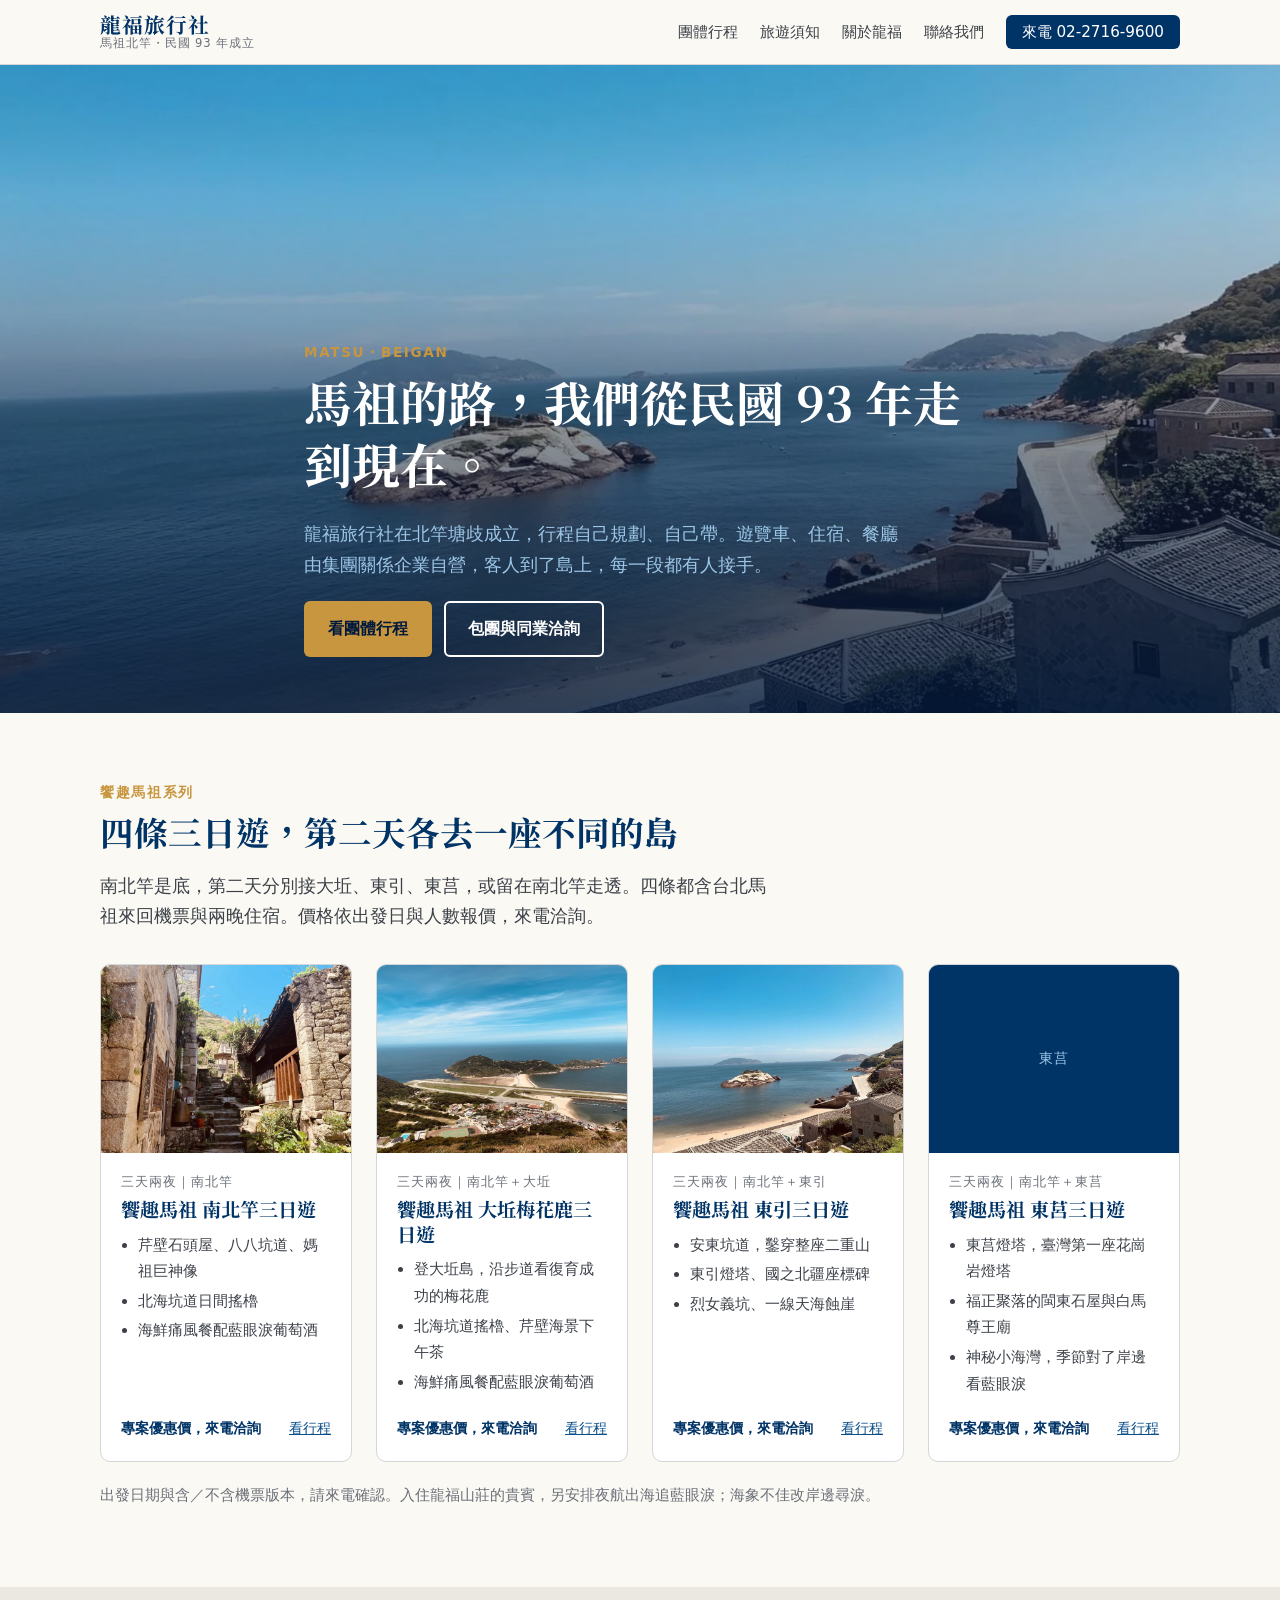
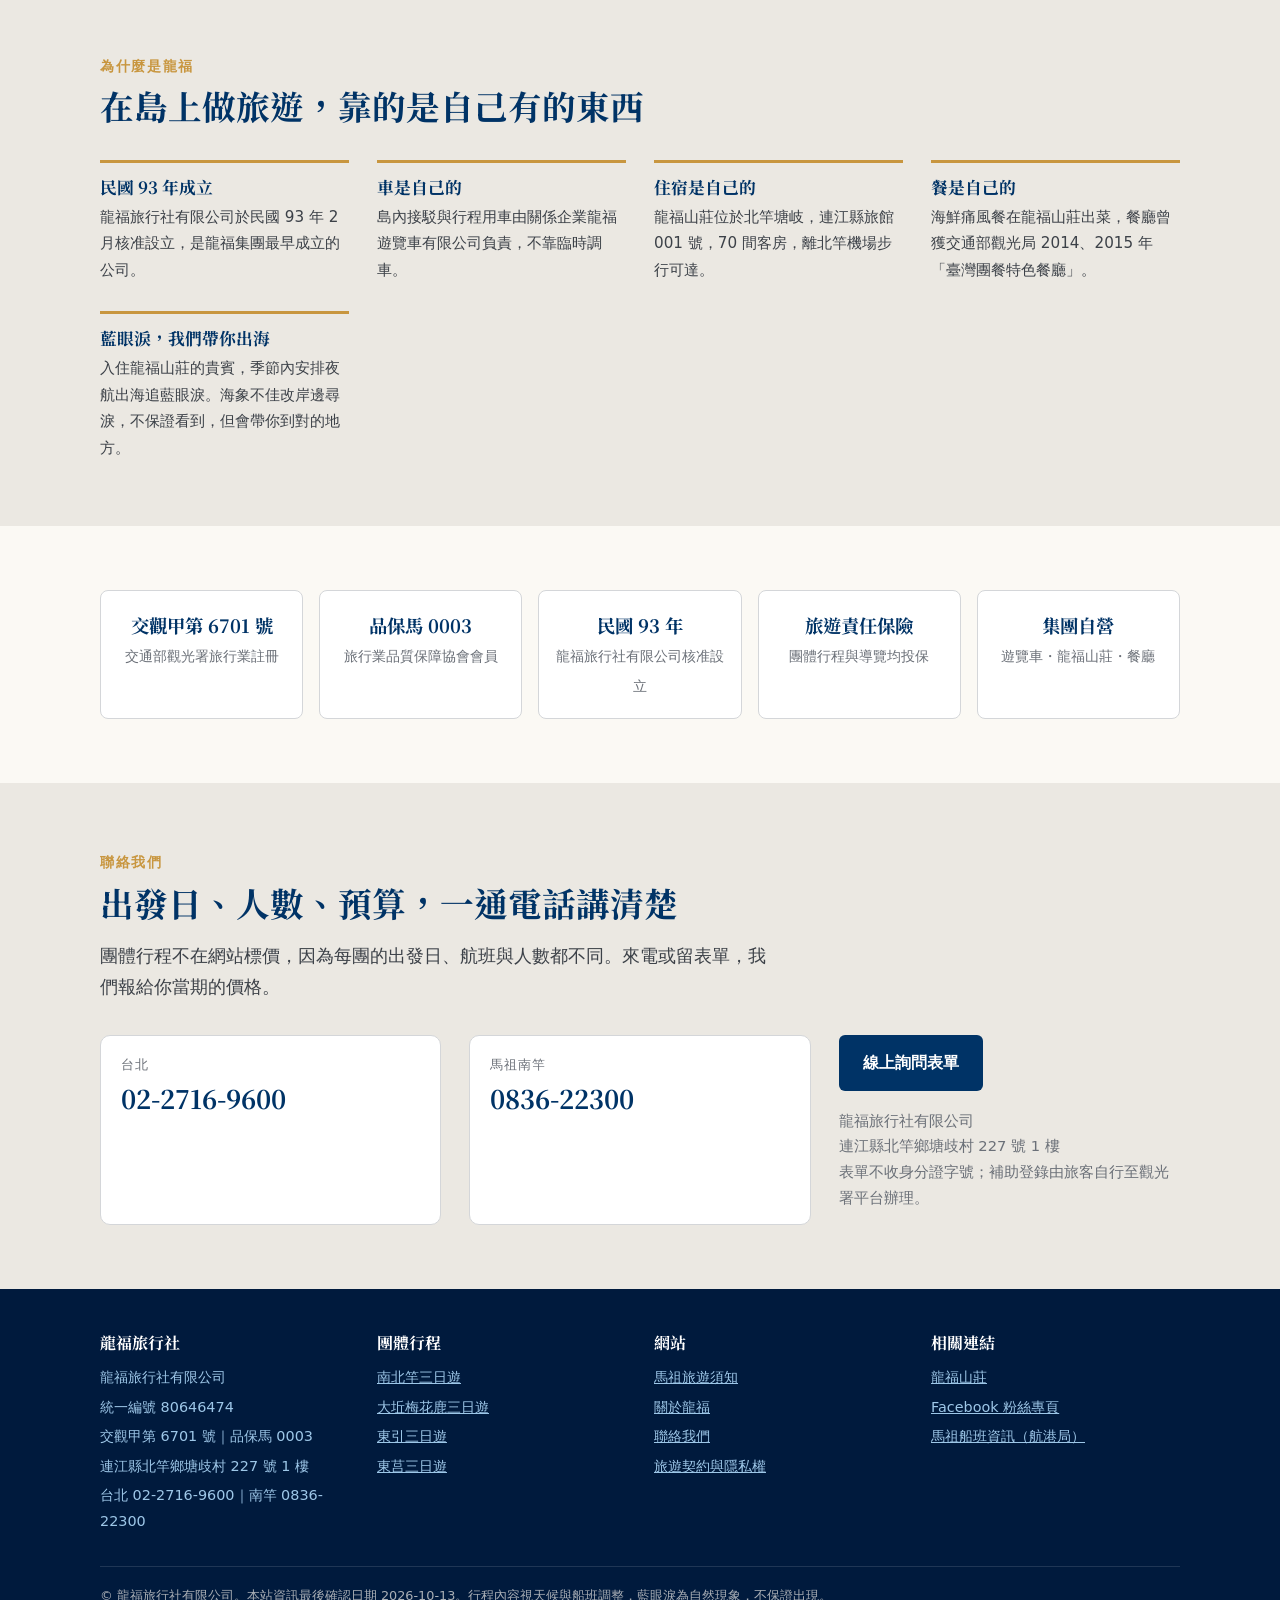
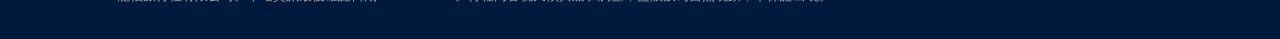
==== commit 9a7bbccd: "新增四條行程頁、行程總覽、旅遊須知、線上詢問中繼頁 - tours/：南北竿、大坵梅花鹿、東引、東莒三日遊，內容依 115 年 4–9 月行程表改寫，不露價 - guide/：依馬祖旅遊注意事項 v2" ====
--- a/index.html
+++ b/index.html
@@ -48,10 +48,10 @@
   ],
   "knowsAbout": ["馬祖旅遊", "藍眼淚", "芹壁聚落", "北海坑道", "東引", "東莒", "大坵梅花鹿"],
   "makesOffer": [
-    { "@type": "Offer", "itemOffered": { "@type": "TouristTrip", "name": "饗趣馬祖 南北竿三日遊" } },
-    { "@type": "Offer", "itemOffered": { "@type": "TouristTrip", "name": "饗趣馬祖 大坵梅花鹿三日遊" } },
-    { "@type": "Offer", "itemOffered": { "@type": "TouristTrip", "name": "饗趣馬祖 東引三日遊" } },
-    { "@type": "Offer", "itemOffered": { "@type": "TouristTrip", "name": "饗趣馬祖 東莒三日遊" } }
+    { "@type": "Offer", "itemOffered": { "@type": "TouristTrip", "name": "饗趣馬祖 南北竿三日遊", "url": "https://www.matsu-tour.com.tw/tours/nangan-beigan-3d/" } },
+    { "@type": "Offer", "itemOffered": { "@type": "TouristTrip", "name": "饗趣馬祖 大坵梅花鹿三日遊", "url": "https://www.matsu-tour.com.tw/tours/daqiu-deer-3d/" } },
+    { "@type": "Offer", "itemOffered": { "@type": "TouristTrip", "name": "饗趣馬祖 東引三日遊", "url": "https://www.matsu-tour.com.tw/tours/dongyin-3d/" } },
+    { "@type": "Offer", "itemOffered": { "@type": "TouristTrip", "name": "饗趣馬祖 東莒三日遊", "url": "https://www.matsu-tour.com.tw/tours/dongju-3d/" } }
   ],
   "memberOf": { "@type": "Organization", "name": "中華民國旅行業品質保障協會" }
 }
@@ -64,7 +64,8 @@
     <a class="brand" href="./"><b>龍福旅行社</b><small>馬祖北竿・民國 93 年成立</small></a>
     <button class="nav-toggle" aria-expanded="false" aria-controls="nav" onclick="var n=document.getElementById('nav');n.classList.toggle('open');this.setAttribute('aria-expanded',n.classList.contains('open'))">選單</button>
     <ul class="nav" id="nav">
-      <li><a href="#tours">團體行程</a></li>
+      <li><a href="tours/">團體行程</a></li>
+      <li><a href="guide/">旅遊須知</a></li>
       <li><a href="about/">關於龍福</a></li>
       <li><a href="contact/">聯絡我們</a></li>
       <li class="cta"><a href="tel:+886227169600">來電 02-2716-9600</a></li>
@@ -81,7 +82,7 @@
     <h1>馬祖的路，我們從民國 93 年走到現在。</h1>
     <p>龍福旅行社在北竿塘歧成立，行程自己規劃、自己帶。遊覽車、住宿、餐廳由集團關係企業自營，客人到了島上，每一段都有人接手。</p>
     <div class="actions">
-      <a class="btn btn-primary" href="#tours">看團體行程</a>
+      <a class="btn btn-primary" href="tours/">看團體行程</a>
       <a class="btn btn-outline" href="contact/">包團與同業洽詢</a>
     </div>
   </div>
@@ -105,7 +106,7 @@
             <li>北海坑道日間搖櫓</li>
             <li>海鮮痛風餐配藍眼淚葡萄酒</li>
           </ul>
-          <div class="foot"><span class="price">專案優惠價，來電洽詢</span><a href="contact/">洽詢</a></div>
+          <div class="foot"><span class="price">專案優惠價，來電洽詢</span><a href="tours/nangan-beigan-3d/">看行程</a></div>
         </div>
       </article>
       <article class="card">
@@ -118,7 +119,7 @@
             <li>北海坑道搖櫓、芹壁海景下午茶</li>
             <li>海鮮痛風餐配藍眼淚葡萄酒</li>
           </ul>
-          <div class="foot"><span class="price">專案優惠價，來電洽詢</span><a href="contact/">洽詢</a></div>
+          <div class="foot"><span class="price">專案優惠價，來電洽詢</span><a href="tours/daqiu-deer-3d/">看行程</a></div>
         </div>
       </article>
       <article class="card">
@@ -131,7 +132,7 @@
             <li>東引燈塔、國之北疆座標碑</li>
             <li>烈女義坑、一線天海蝕崖</li>
           </ul>
-          <div class="foot"><span class="price">專案優惠價，來電洽詢</span><a href="contact/">洽詢</a></div>
+          <div class="foot"><span class="price">專案優惠價，來電洽詢</span><a href="tours/dongyin-3d/">看行程</a></div>
         </div>
       </article>
       <article class="card">
@@ -144,7 +145,7 @@
             <li>福正聚落的閩東石屋與白馬尊王廟</li>
             <li>神秘小海灣，季節對了岸邊看藍眼淚</li>
           </ul>
-          <div class="foot"><span class="price">專案優惠價，來電洽詢</span><a href="contact/">洽詢</a></div>
+          <div class="foot"><span class="price">專案優惠價，來電洽詢</span><a href="tours/dongju-3d/">看行程</a></div>
         </div>
       </article>
     </div>
@@ -191,7 +192,7 @@
       <a class="phone" href="tel:+886227169600"><small>台北</small><b>02-2716-9600</b></a>
       <a class="phone" href="tel:+88683622300"><small>馬祖南竿</small><b>0836-22300</b></a>
       <div>
-        <p><a class="btn btn-deep" href="contact/">其他聯絡方式</a></p>
+        <p><a class="btn btn-deep" href="inquiry/">線上詢問表單</a></p>
         <p class="muted">龍福旅行社有限公司<br>連江縣北竿鄉塘歧村 227 號 1 樓<br>表單不收身分證字號；補助登錄由旅客自行至觀光署平台辦理。</p>
       </div>
     </div>
@@ -214,9 +215,18 @@
         </ul>
       </div>
       <div>
+        <h4>團體行程</h4>
+        <ul>
+          <li><a href="tours/nangan-beigan-3d/">南北竿三日遊</a></li>
+          <li><a href="tours/daqiu-deer-3d/">大坵梅花鹿三日遊</a></li>
+          <li><a href="tours/dongyin-3d/">東引三日遊</a></li>
+          <li><a href="tours/dongju-3d/">東莒三日遊</a></li>
+        </ul>
+      </div>
+      <div>
         <h4>網站</h4>
         <ul>
-          <li><a href="#tours">饗趣馬祖 團體行程</a></li>
+          <li><a href="guide/">馬祖旅遊須知</a></li>
           <li><a href="about/">關於龍福</a></li>
           <li><a href="contact/">聯絡我們</a></li>
           <li><a href="legal/">旅遊契約與隱私權</a></li>
--- a/css/style.css
+++ b/css/style.css
@@ -155,3 +155,27 @@
 .site-footer ul{list-style:none;margin:0;padding:0}
 .site-footer li{margin-bottom:.3em}
 .site-footer .legal{margin-top:28px;padding-top:18px;border-top:1px solid rgba(255,255,255,.12);font-size:.8rem;color:var(--stone-light)}
+
+/* 行程頁 */
+.two-col.top{align-items:start}
+.narrow{max-width:760px}
+.narrow h2{margin-top:1.4em}
+.narrow h2:first-of-type{margin-top:.2em}
+.narrow h3{margin-top:1.2em;font-size:1.05rem}
+.days{display:grid;gap:24px}
+.day{background:#fff;border:1px solid var(--stone-pale);border-radius:10px;padding:22px 24px}
+.day header{display:flex;align-items:baseline;gap:14px;border-bottom:1px solid var(--stone-pale);padding-bottom:10px;margin-bottom:14px}
+.day header span{font-family:var(--serif);color:var(--sun-gold);font-weight:700;letter-spacing:.1em;font-size:.9rem}
+.day header h3{margin:0}
+.route{margin:0;padding-left:1.4em;display:grid;gap:10px}
+.route li{font-size:.95rem}
+.route b{display:block;color:var(--tear-deep)}
+.day-note{margin:16px 0 0;padding:10px 14px;background:var(--tear-foam);border-left:3px solid var(--tear-glow);font-size:.92rem}
+.day-meta{margin:16px 0 0;display:grid;gap:6px;font-size:.92rem}
+.day-meta div{display:grid;grid-template-columns:3em 1fr;gap:8px}
+.day-meta dt{color:var(--stone)}
+.day-meta dd{margin:0}
+.check{list-style:none;padding:0;margin:0}
+.check li{padding-left:1.6em;position:relative;margin-bottom:.4em}
+.check li::before{content:"";position:absolute;left:.2em;top:.55em;width:.7em;height:.4em;border-left:2px solid var(--tear-glow);border-bottom:2px solid var(--tear-glow);transform:rotate(-45deg)}
+@media(max-width:560px){.day{padding:18px 16px}}
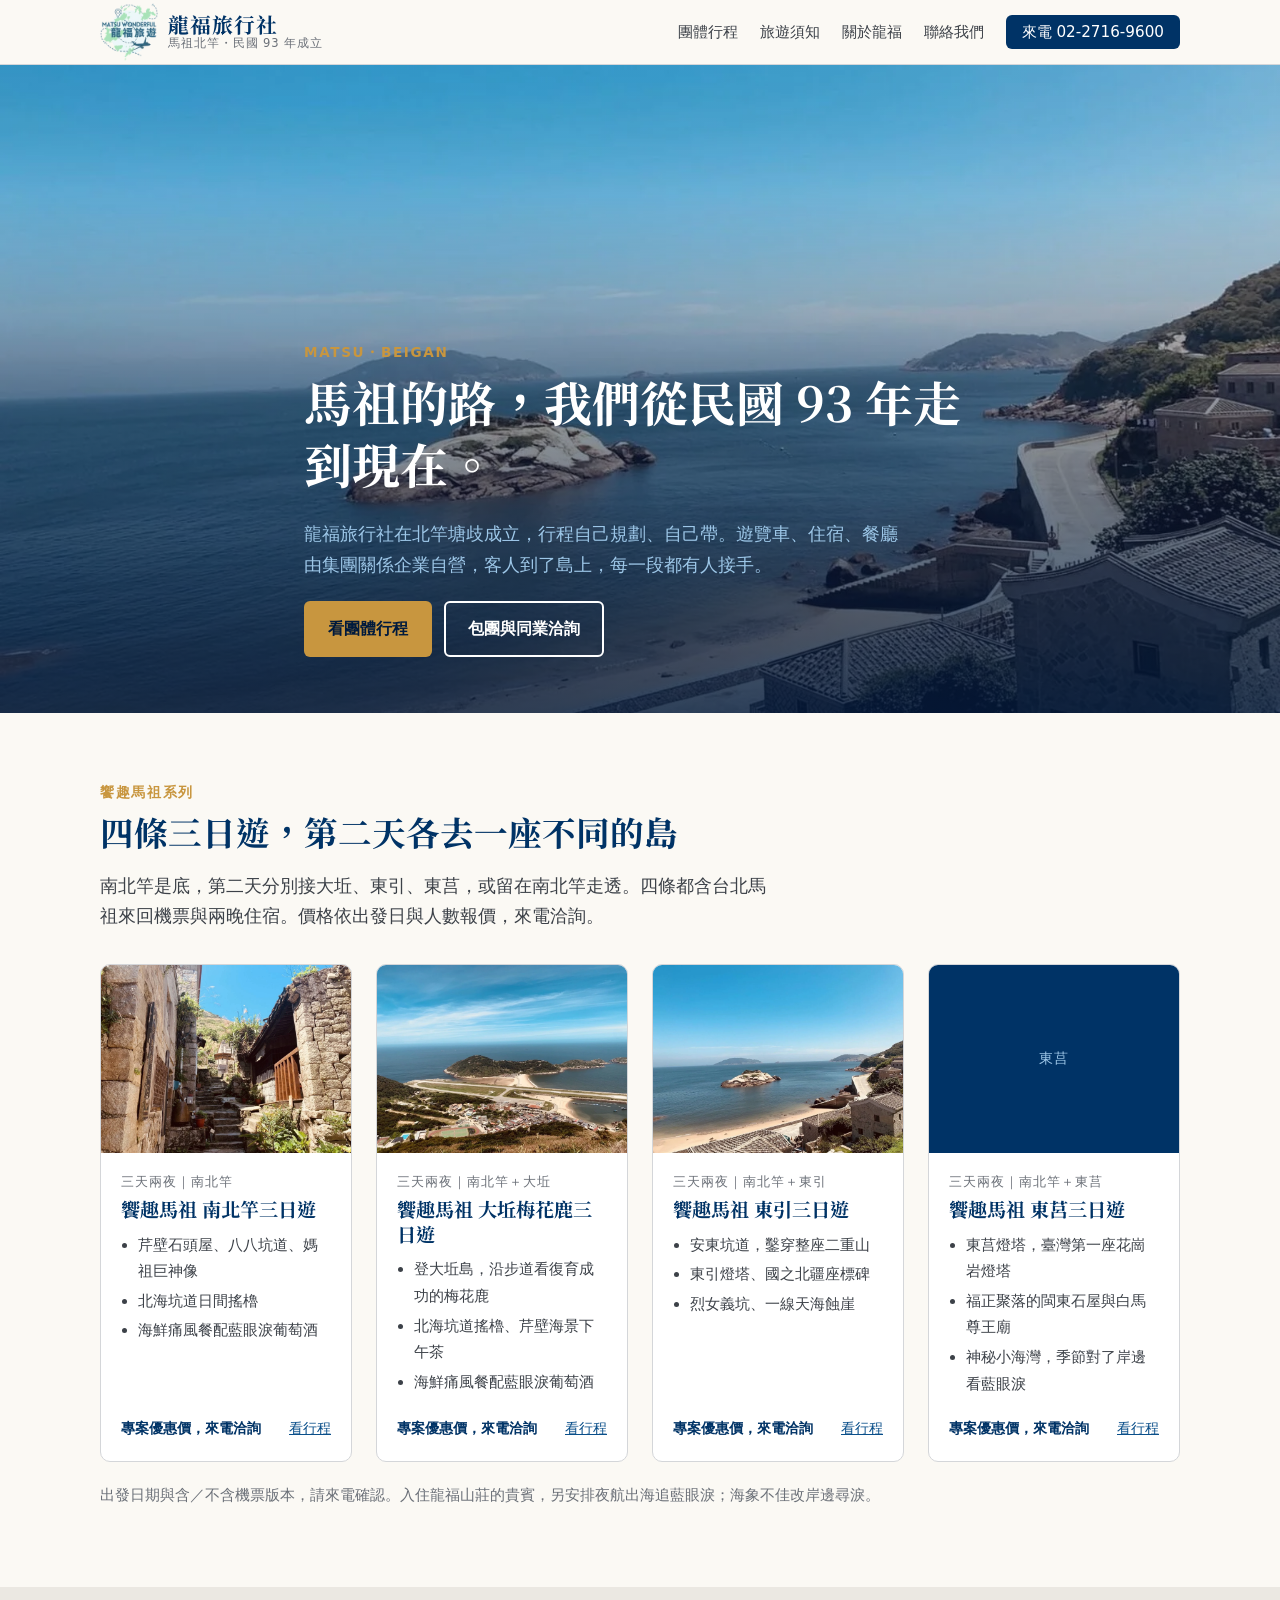
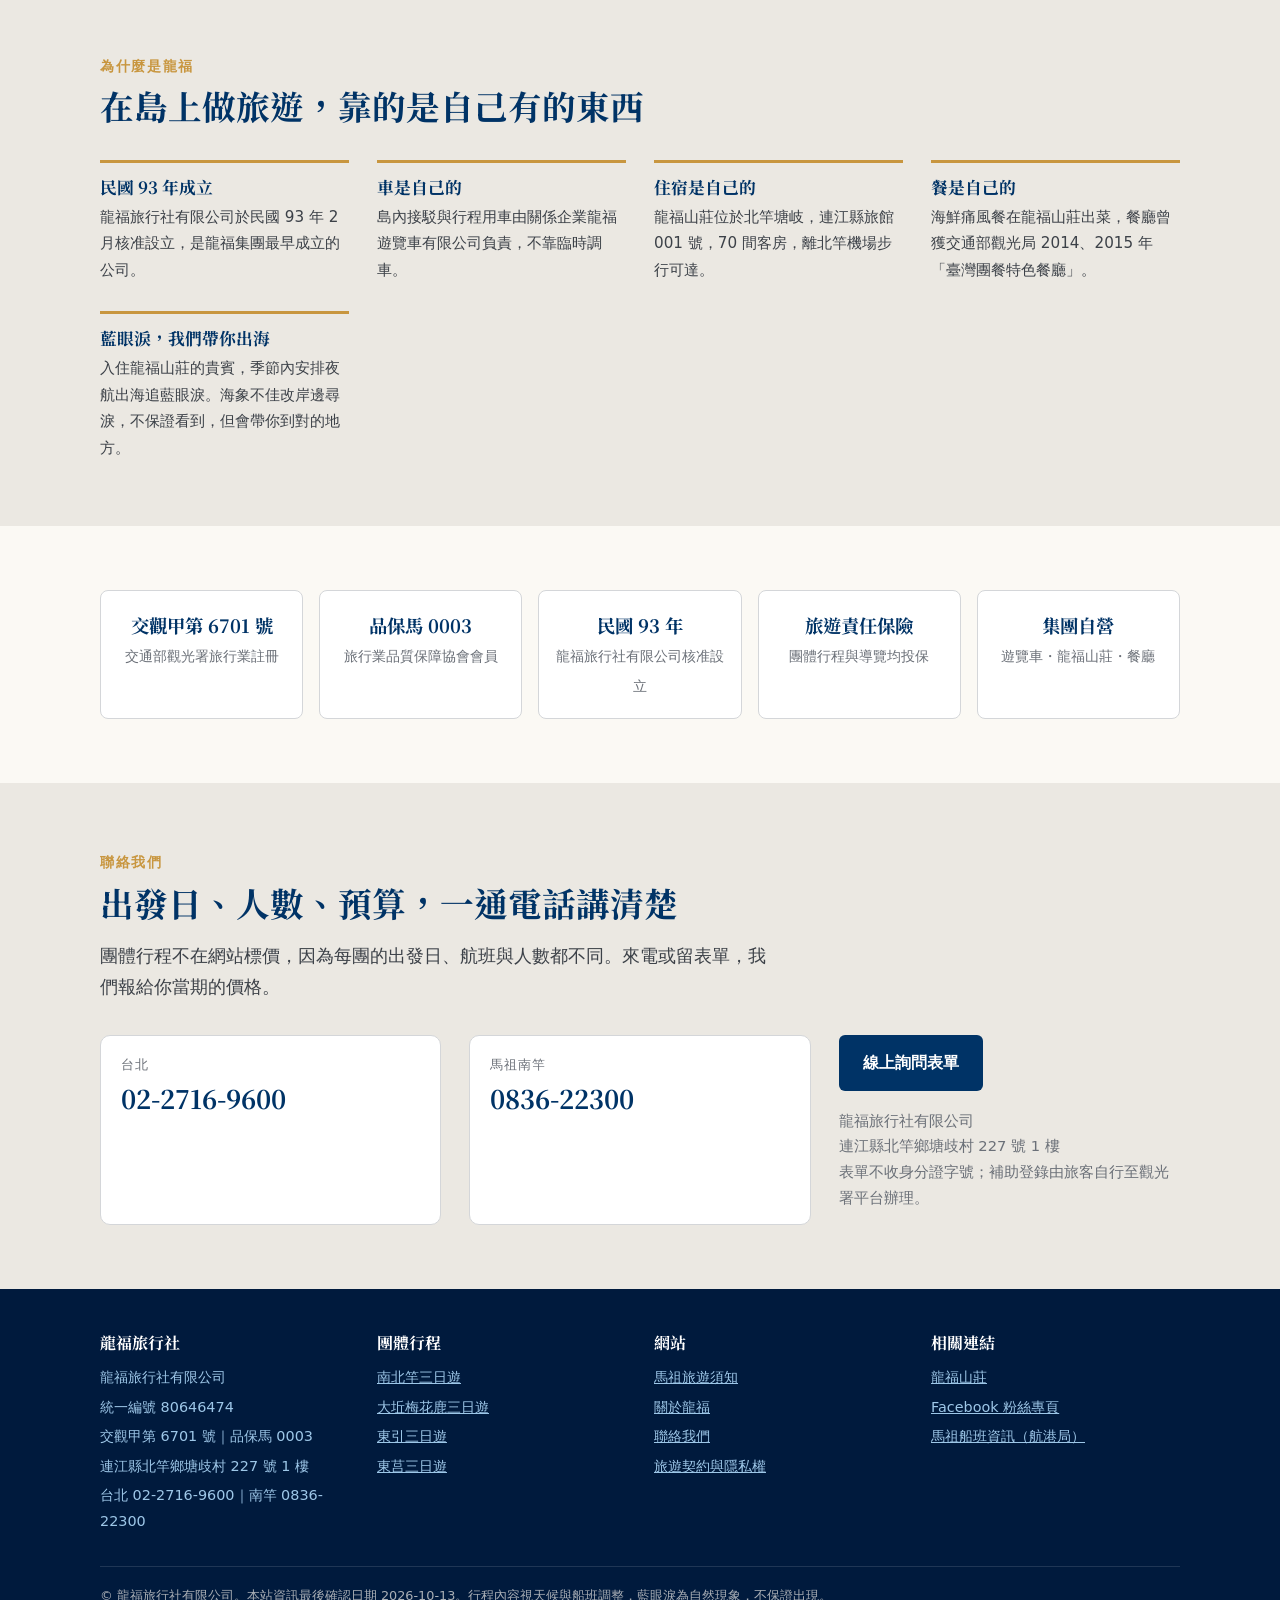
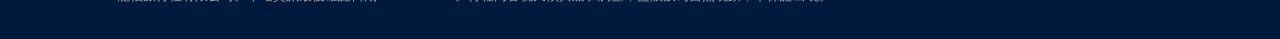
==== commit 682c01bd: "頁首加入龍福旅遊 LOGO 與 favicon（配色方案 A：版面龍福藍，LOGO 保留原色） Co-Authored-By: Claude Opus 5.5 <noreply@anthropic.c" ====
--- a/index.html
+++ b/index.html
@@ -12,7 +12,9 @@
 <meta property="og:type" content="website">
 <link rel="preconnect" href="https://fonts.googleapis.com">
 <link href="https://fonts.googleapis.com/css2?family=Noto+Serif+TC:wght@700&display=swap" rel="stylesheet">
-<link rel="stylesheet" href="css/style.css">
+<link rel="icon" href="img/favicon.png" type="image/png">
+<link rel="apple-touch-icon" href="img/apple-touch-icon.png">
+<link rel="stylesheet" href="css/style.css?v=1151013b">
 <script type="application/ld+json">
 {
   "@context": "https://schema.org",
@@ -61,7 +63,7 @@
 
 <header class="site-header">
   <div class="wrap">
-    <a class="brand" href="./"><b>龍福旅行社</b><small>馬祖北竿・民國 93 年成立</small></a>
+    <a class="brand" href="./"><img src="img/logo.webp" alt="Matsu Wonderful 龍福旅遊 標誌" width="58" height="57"><span><b>龍福旅行社</b><small>馬祖北竿・民國 93 年成立</small></span></a>
     <button class="nav-toggle" aria-expanded="false" aria-controls="nav" onclick="var n=document.getElementById('nav');n.classList.toggle('open');this.setAttribute('aria-expanded',n.classList.contains('open'))">選單</button>
     <ul class="nav" id="nav">
       <li><a href="tours/">團體行程</a></li>
--- a/css/style.css
+++ b/css/style.css
@@ -30,10 +30,12 @@
 .draft{background:var(--wine-red);color:#fff;font-size:.85rem;padding:.5em 20px;text-align:center}
 .draft strong{color:#fff}
 
-/* 頁首 */
+/* 頁首：標誌圖用旅行社 LOGO 原色，版面色仍用龍福藍族（配色方案 A，2026-10-13） */
 .site-header{position:sticky;top:0;z-index:20;background:rgba(251,249,244,.95);backdrop-filter:blur(8px);border-bottom:1px solid var(--stone-pale)}
 .site-header .wrap{display:flex;align-items:center;justify-content:space-between;gap:16px;min-height:64px}
-.brand{display:flex;flex-direction:column;text-decoration:none;line-height:1.15}
+.brand{display:flex;align-items:center;gap:10px;text-decoration:none;line-height:1.15}
+.brand img{width:58px;height:auto;flex:none}
+.brand span{display:flex;flex-direction:column}
 .brand b{font-family:var(--serif);font-size:1.3rem;color:var(--tear-deep);letter-spacing:.05em}
 .brand small{font-size:.72rem;color:var(--stone);letter-spacing:.08em}
 .nav-toggle{display:none;background:none;border:1px solid var(--stone-pale);border-radius:6px;padding:6px 10px;font:inherit;color:var(--tear-deep)}
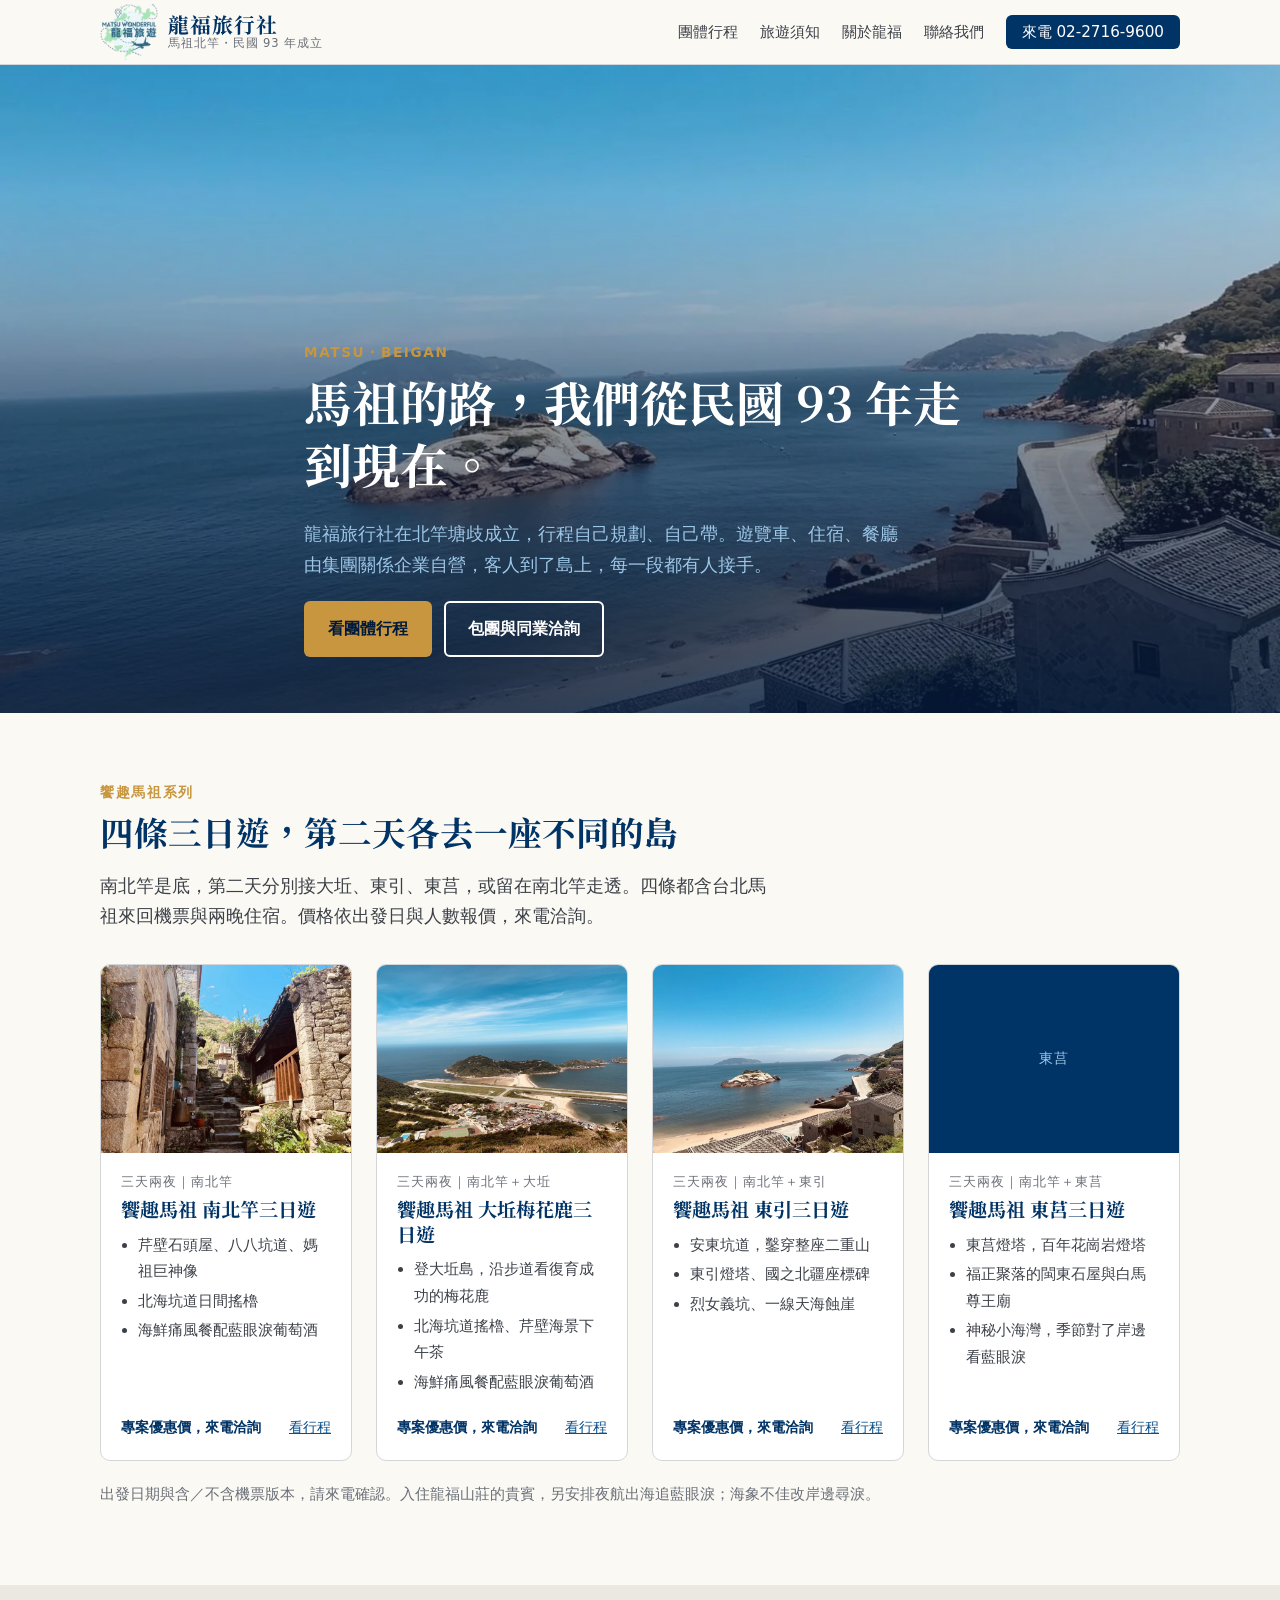
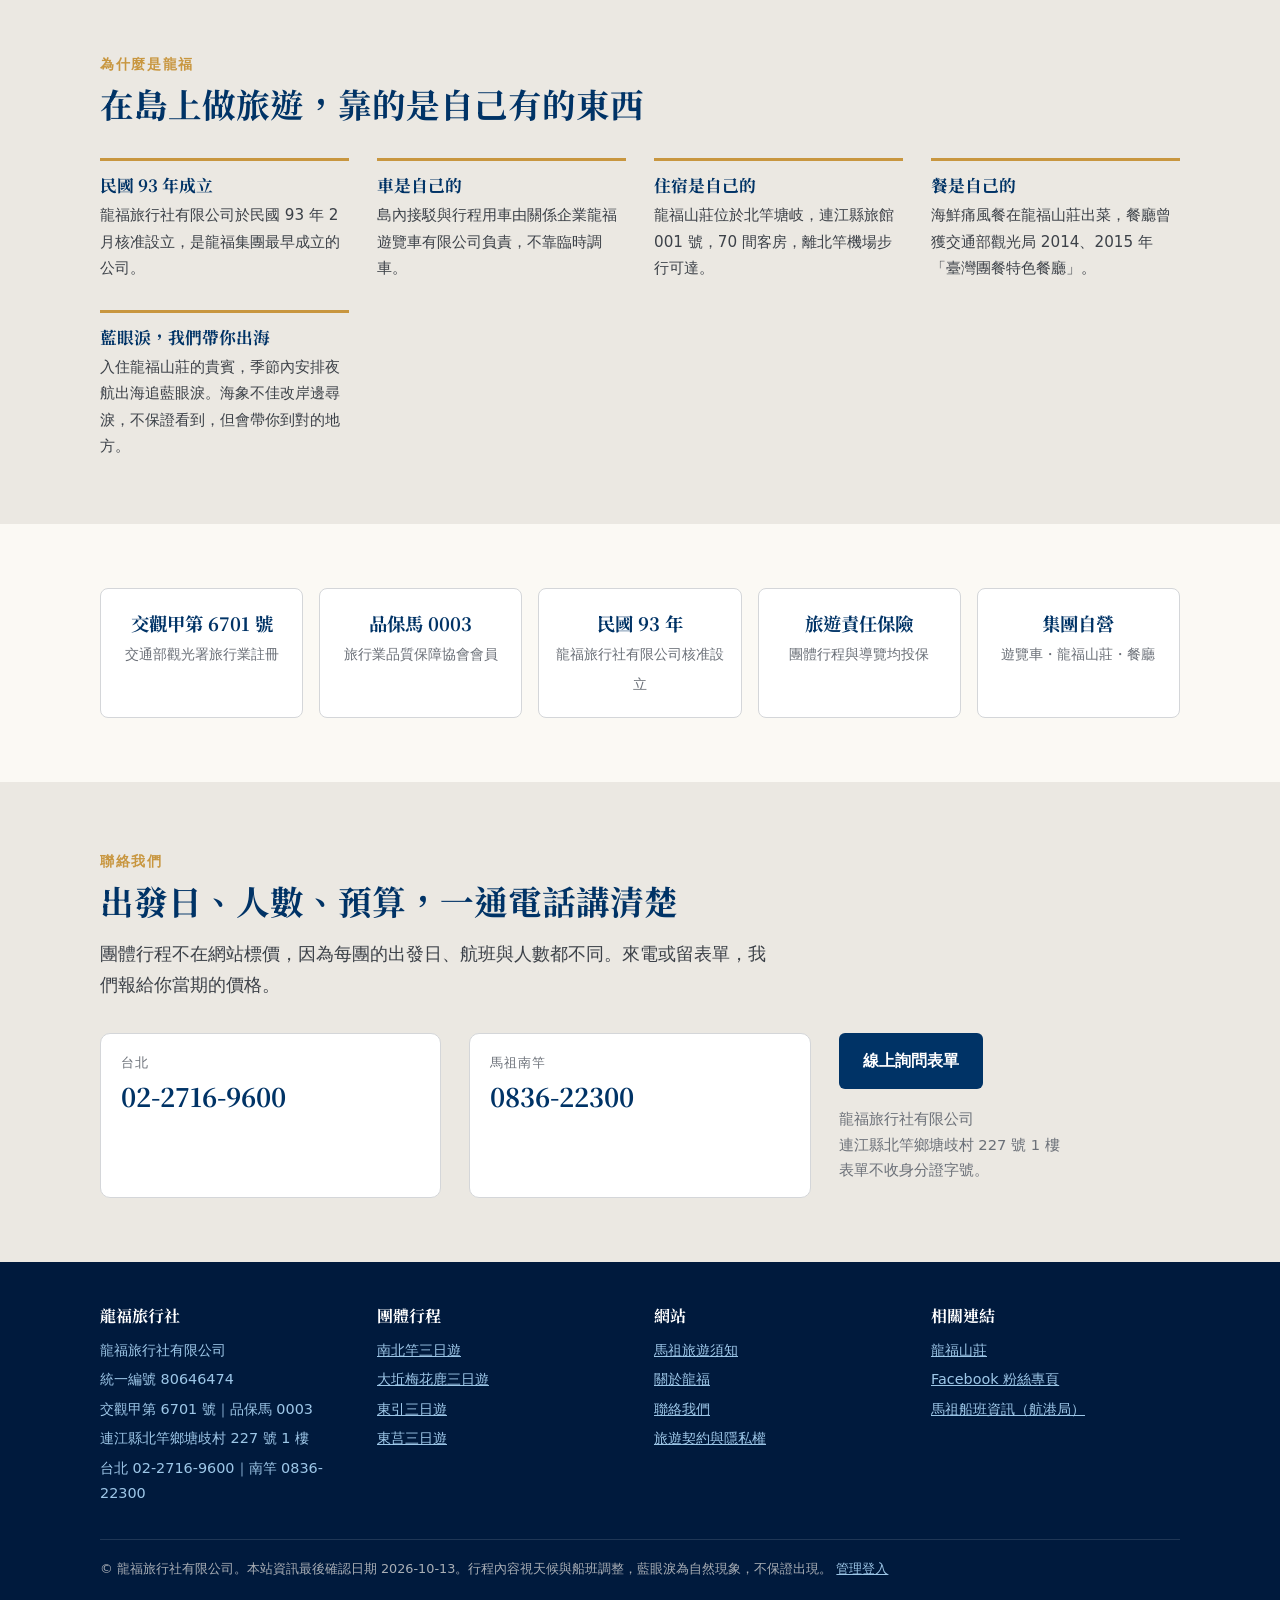
==== commit 09b94ee5: "新增線上文字編輯：管理員／編輯者帳號、GAS 後台、段落標記工具 - js/cms.js：載入時套用後台文字；?admin 登入後可直接在頁面上編輯、儲存、還原原文 - 管理員可管帳號（新增、移除、改" ====
--- a/index.html
+++ b/index.html
@@ -59,7 +59,7 @@
 }
 </script>
 </head>
-<body>
+<body data-page="home">
 
 <header class="site-header">
   <div class="wrap">
@@ -80,9 +80,9 @@
 <section class="hero">
   <img src="img/beach.webp" alt="北竿芹壁灣，海中的龜島與岸邊的石屋" fetchpriority="high">
   <div class="wrap">
-    <span class="eyebrow">MATSU・BEIGAN</span>
-    <h1>馬祖的路，我們從民國 93 年走到現在。</h1>
-    <p>龍福旅行社在北竿塘歧成立，行程自己規劃、自己帶。遊覽車、住宿、餐廳由集團關係企業自營，客人到了島上，每一段都有人接手。</p>
+    <span class="eyebrow" data-edit="e1">MATSU・BEIGAN</span>
+    <h1 data-edit="e2">馬祖的路，我們從民國 93 年走到現在。</h1>
+    <p data-edit="e3">龍福旅行社在北竿塘歧成立，行程自己規劃、自己帶。遊覽車、住宿、餐廳由集團關係企業自營，客人到了島上，每一段都有人接手。</p>
     <div class="actions">
       <a class="btn btn-primary" href="tours/">看團體行程</a>
       <a class="btn btn-outline" href="contact/">包團與同業洽詢</a>
@@ -93,80 +93,80 @@
 <section class="section" id="tours">
   <div class="wrap">
     <div class="section-head">
-      <span class="eyebrow">饗趣馬祖系列</span>
-      <h2>四條三日遊，第二天各去一座不同的島</h2>
-      <p class="lead">南北竿是底，第二天分別接大坵、東引、東莒，或留在南北竿走透。四條都含台北馬祖來回機票與兩晚住宿。價格依出發日與人數報價，來電洽詢。</p>
+      <span class="eyebrow" data-edit="e4">饗趣馬祖系列</span>
+      <h2 data-edit="e5">四條三日遊，第二天各去一座不同的島</h2>
+      <p class="lead" data-edit="e6">南北竿是底，第二天分別接大坵、東引、東莒，或留在南北竿走透。四條都含台北馬祖來回機票與兩晚住宿。價格依出發日與人數報價，來電洽詢。</p>
     </div>
     <div class="cards">
       <article class="card">
         <div class="media"><img src="img/lane.webp" alt="芹壁聚落的石階與石屋巷弄" loading="lazy"></div>
         <div class="body">
-          <span class="tag">三天兩夜｜南北竿</span>
-          <h3>饗趣馬祖 南北竿三日遊</h3>
-          <ul>
-            <li>芹壁石頭屋、八八坑道、媽祖巨神像</li>
-            <li>北海坑道日間搖櫓</li>
-            <li>海鮮痛風餐配藍眼淚葡萄酒</li>
-          </ul>
-          <div class="foot"><span class="price">專案優惠價，來電洽詢</span><a href="tours/nangan-beigan-3d/">看行程</a></div>
+          <span class="tag" data-edit="e7">三天兩夜｜南北竿</span>
+          <h3 data-edit="e8">饗趣馬祖 南北竿三日遊</h3>
+          <ul>
+            <li data-edit="e9">芹壁石頭屋、八八坑道、媽祖巨神像</li>
+            <li data-edit="e10">北海坑道日間搖櫓</li>
+            <li data-edit="e11">海鮮痛風餐配藍眼淚葡萄酒</li>
+          </ul>
+          <div class="foot"><span class="price" data-edit="e12">專案優惠價，來電洽詢</span><a href="tours/nangan-beigan-3d/">看行程</a></div>
         </div>
       </article>
       <article class="card">
         <div class="media"><img src="img/aerial.webp" alt="北竿塘岐與機場跑道的空拍，遠處是海與離島" loading="lazy"></div>
         <div class="body">
-          <span class="tag">三天兩夜｜南北竿＋大坵</span>
-          <h3>饗趣馬祖 大坵梅花鹿三日遊</h3>
-          <ul>
-            <li>登大坵島，沿步道看復育成功的梅花鹿</li>
-            <li>北海坑道搖櫓、芹壁海景下午茶</li>
-            <li>海鮮痛風餐配藍眼淚葡萄酒</li>
-          </ul>
-          <div class="foot"><span class="price">專案優惠價，來電洽詢</span><a href="tours/daqiu-deer-3d/">看行程</a></div>
+          <span class="tag" data-edit="e13">三天兩夜｜南北竿＋大坵</span>
+          <h3 data-edit="e14">饗趣馬祖 大坵梅花鹿三日遊</h3>
+          <ul>
+            <li data-edit="e15">登大坵島，沿步道看復育成功的梅花鹿</li>
+            <li data-edit="e16">北海坑道搖櫓、芹壁海景下午茶</li>
+            <li data-edit="e17">海鮮痛風餐配藍眼淚葡萄酒</li>
+          </ul>
+          <div class="foot"><span class="price" data-edit="e18">專案優惠價，來電洽詢</span><a href="tours/daqiu-deer-3d/">看行程</a></div>
         </div>
       </article>
       <article class="card">
         <div class="media"><img src="img/beach.webp" alt="北竿芹壁灣海景" loading="lazy"></div>
         <div class="body">
-          <span class="tag">三天兩夜｜南北竿＋東引</span>
-          <h3>饗趣馬祖 東引三日遊</h3>
-          <ul>
-            <li>安東坑道，鑿穿整座二重山</li>
-            <li>東引燈塔、國之北疆座標碑</li>
-            <li>烈女義坑、一線天海蝕崖</li>
-          </ul>
-          <div class="foot"><span class="price">專案優惠價，來電洽詢</span><a href="tours/dongyin-3d/">看行程</a></div>
+          <span class="tag" data-edit="e19">三天兩夜｜南北竿＋東引</span>
+          <h3 data-edit="e20">饗趣馬祖 東引三日遊</h3>
+          <ul>
+            <li data-edit="e21">安東坑道，鑿穿整座二重山</li>
+            <li data-edit="e22">東引燈塔、國之北疆座標碑</li>
+            <li data-edit="e23">烈女義坑、一線天海蝕崖</li>
+          </ul>
+          <div class="foot"><span class="price" data-edit="e24">專案優惠價，來電洽詢</span><a href="tours/dongyin-3d/">看行程</a></div>
         </div>
       </article>
       <article class="card">
         <div class="media"><div class="placeholder">東莒</div></div>
         <div class="body">
-          <span class="tag">三天兩夜｜南北竿＋東莒</span>
-          <h3>饗趣馬祖 東莒三日遊</h3>
-          <ul>
-            <li>東莒燈塔，臺灣第一座花崗岩燈塔</li>
-            <li>福正聚落的閩東石屋與白馬尊王廟</li>
-            <li>神秘小海灣，季節對了岸邊看藍眼淚</li>
-          </ul>
-          <div class="foot"><span class="price">專案優惠價，來電洽詢</span><a href="tours/dongju-3d/">看行程</a></div>
-        </div>
-      </article>
-    </div>
-    <p class="muted" style="margin-top:20px">出發日期與含／不含機票版本，請來電確認。入住龍福山莊的貴賓，另安排夜航出海追藍眼淚；海象不佳改岸邊尋淚。</p>
+          <span class="tag" data-edit="e25">三天兩夜｜南北竿＋東莒</span>
+          <h3 data-edit="e26">饗趣馬祖 東莒三日遊</h3>
+          <ul>
+            <li data-edit="e27">東莒燈塔，百年花崗岩燈塔</li>
+            <li data-edit="e28">福正聚落的閩東石屋與白馬尊王廟</li>
+            <li data-edit="e29">神秘小海灣，季節對了岸邊看藍眼淚</li>
+          </ul>
+          <div class="foot"><span class="price" data-edit="e30">專案優惠價，來電洽詢</span><a href="tours/dongju-3d/">看行程</a></div>
+        </div>
+      </article>
+    </div>
+    <p class="muted" style="margin-top:20px" data-edit="e31">出發日期與含／不含機票版本，請來電確認。入住龍福山莊的貴賓，另安排夜航出海追藍眼淚；海象不佳改岸邊尋淚。</p>
   </div>
 </section>
 
 <section class="section section-alt" id="why">
   <div class="wrap">
     <div class="section-head">
-      <span class="eyebrow">為什麼是龍福</span>
-      <h2>在島上做旅遊，靠的是自己有的東西</h2>
+      <span class="eyebrow" data-edit="e32">為什麼是龍福</span>
+      <h2 data-edit="e33">在島上做旅遊，靠的是自己有的東西</h2>
     </div>
     <div class="reasons">
-      <div class="reason"><h3>民國 93 年成立</h3><p>龍福旅行社有限公司於民國 93 年 2 月核准設立，是龍福集團最早成立的公司。</p></div>
-      <div class="reason"><h3>車是自己的</h3><p>島內接駁與行程用車由關係企業龍福遊覽車有限公司負責，不靠臨時調車。</p></div>
-      <div class="reason"><h3>住宿是自己的</h3><p>龍福山莊位於北竿塘岐，連江縣旅館 001 號，70 間客房，離北竿機場步行可達。</p></div>
-      <div class="reason"><h3>餐是自己的</h3><p>海鮮痛風餐在龍福山莊出菜，餐廳曾獲交通部觀光局 2014、2015 年「臺灣團餐特色餐廳」。</p></div>
-      <div class="reason"><h3>藍眼淚，我們帶你出海</h3><p>入住龍福山莊的貴賓，季節內安排夜航出海追藍眼淚。海象不佳改岸邊尋淚，不保證看到，但會帶你到對的地方。</p></div>
+      <div class="reason"><h3 data-edit="e34">民國 93 年成立</h3><p data-edit="e35">龍福旅行社有限公司於民國 93 年 2 月核准設立，是龍福集團最早成立的公司。</p></div>
+      <div class="reason"><h3 data-edit="e36">車是自己的</h3><p data-edit="e37">島內接駁與行程用車由關係企業龍福遊覽車有限公司負責，不靠臨時調車。</p></div>
+      <div class="reason"><h3 data-edit="e38">住宿是自己的</h3><p data-edit="e39">龍福山莊位於北竿塘岐，連江縣旅館 001 號，70 間客房，離北竿機場步行可達。</p></div>
+      <div class="reason"><h3 data-edit="e40">餐是自己的</h3><p data-edit="e41">海鮮痛風餐在龍福山莊出菜，餐廳曾獲交通部觀光局 2014、2015 年「臺灣團餐特色餐廳」。</p></div>
+      <div class="reason"><h3 data-edit="e42">藍眼淚，我們帶你出海</h3><p data-edit="e43">入住龍福山莊的貴賓，季節內安排夜航出海追藍眼淚。海象不佳改岸邊尋淚，不保證看到，但會帶你到對的地方。</p></div>
     </div>
   </div>
 </section>
@@ -186,16 +186,16 @@
 <section class="section section-alt" id="contact">
   <div class="wrap">
     <div class="section-head">
-      <span class="eyebrow">聯絡我們</span>
-      <h2>出發日、人數、預算，一通電話講清楚</h2>
-      <p class="lead">團體行程不在網站標價，因為每團的出發日、航班與人數都不同。來電或留表單，我們報給你當期的價格。</p>
+      <span class="eyebrow" data-edit="e44">聯絡我們</span>
+      <h2 data-edit="e45">出發日、人數、預算，一通電話講清楚</h2>
+      <p class="lead" data-edit="e46">團體行程不在網站標價，因為每團的出發日、航班與人數都不同。來電或留表單，我們報給你當期的價格。</p>
     </div>
     <div class="contact">
       <a class="phone" href="tel:+886227169600"><small>台北</small><b>02-2716-9600</b></a>
       <a class="phone" href="tel:+88683622300"><small>馬祖南竿</small><b>0836-22300</b></a>
       <div>
         <p><a class="btn btn-deep" href="inquiry/">線上詢問表單</a></p>
-        <p class="muted">龍福旅行社有限公司<br>連江縣北竿鄉塘歧村 227 號 1 樓<br>表單不收身分證字號；補助登錄由旅客自行至觀光署平台辦理。</p>
+        <p class="muted" data-edit="e47">龍福旅行社有限公司<br>連江縣北竿鄉塘歧村 227 號 1 樓<br>表單不收身分證字號。</p>
       </div>
     </div>
   </div>
@@ -247,5 +247,6 @@
   </div>
 </footer>
 
+<script src="js/cms.js?v=1" defer></script>
 </body>
 </html>
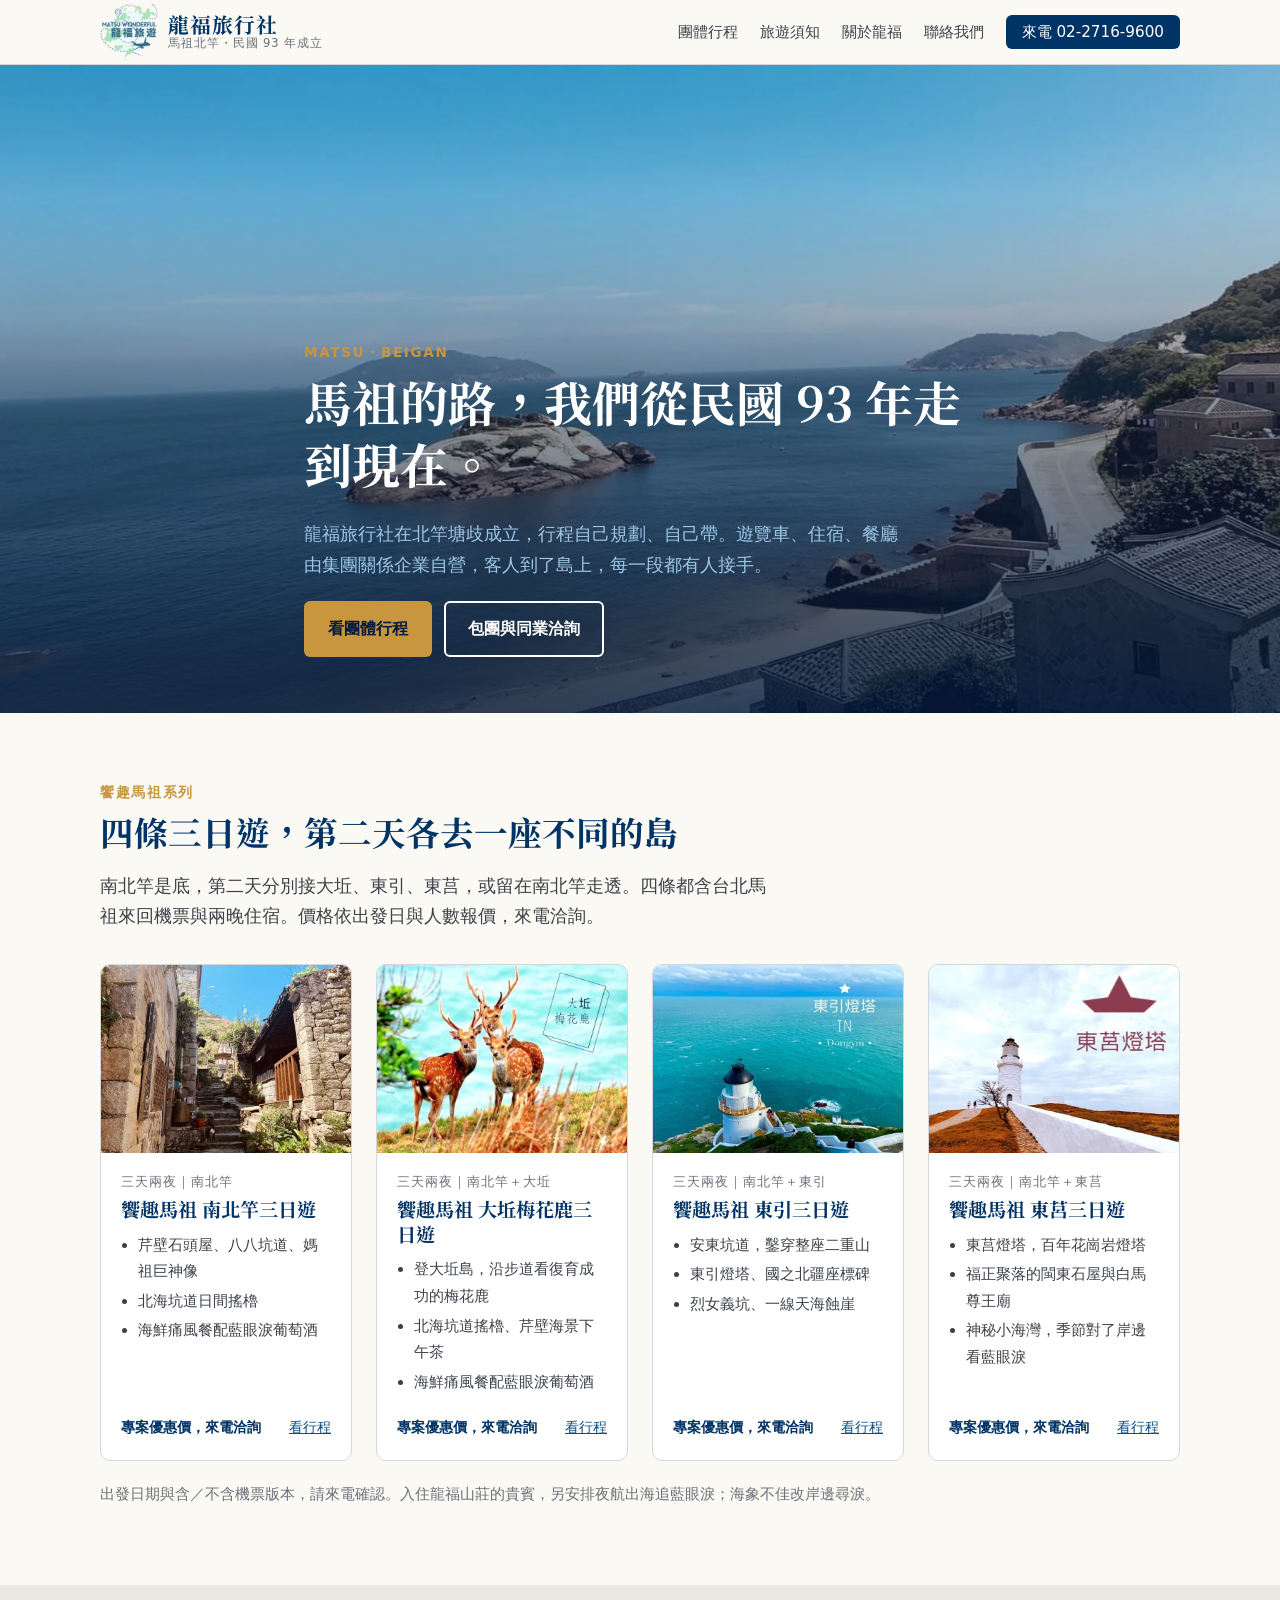
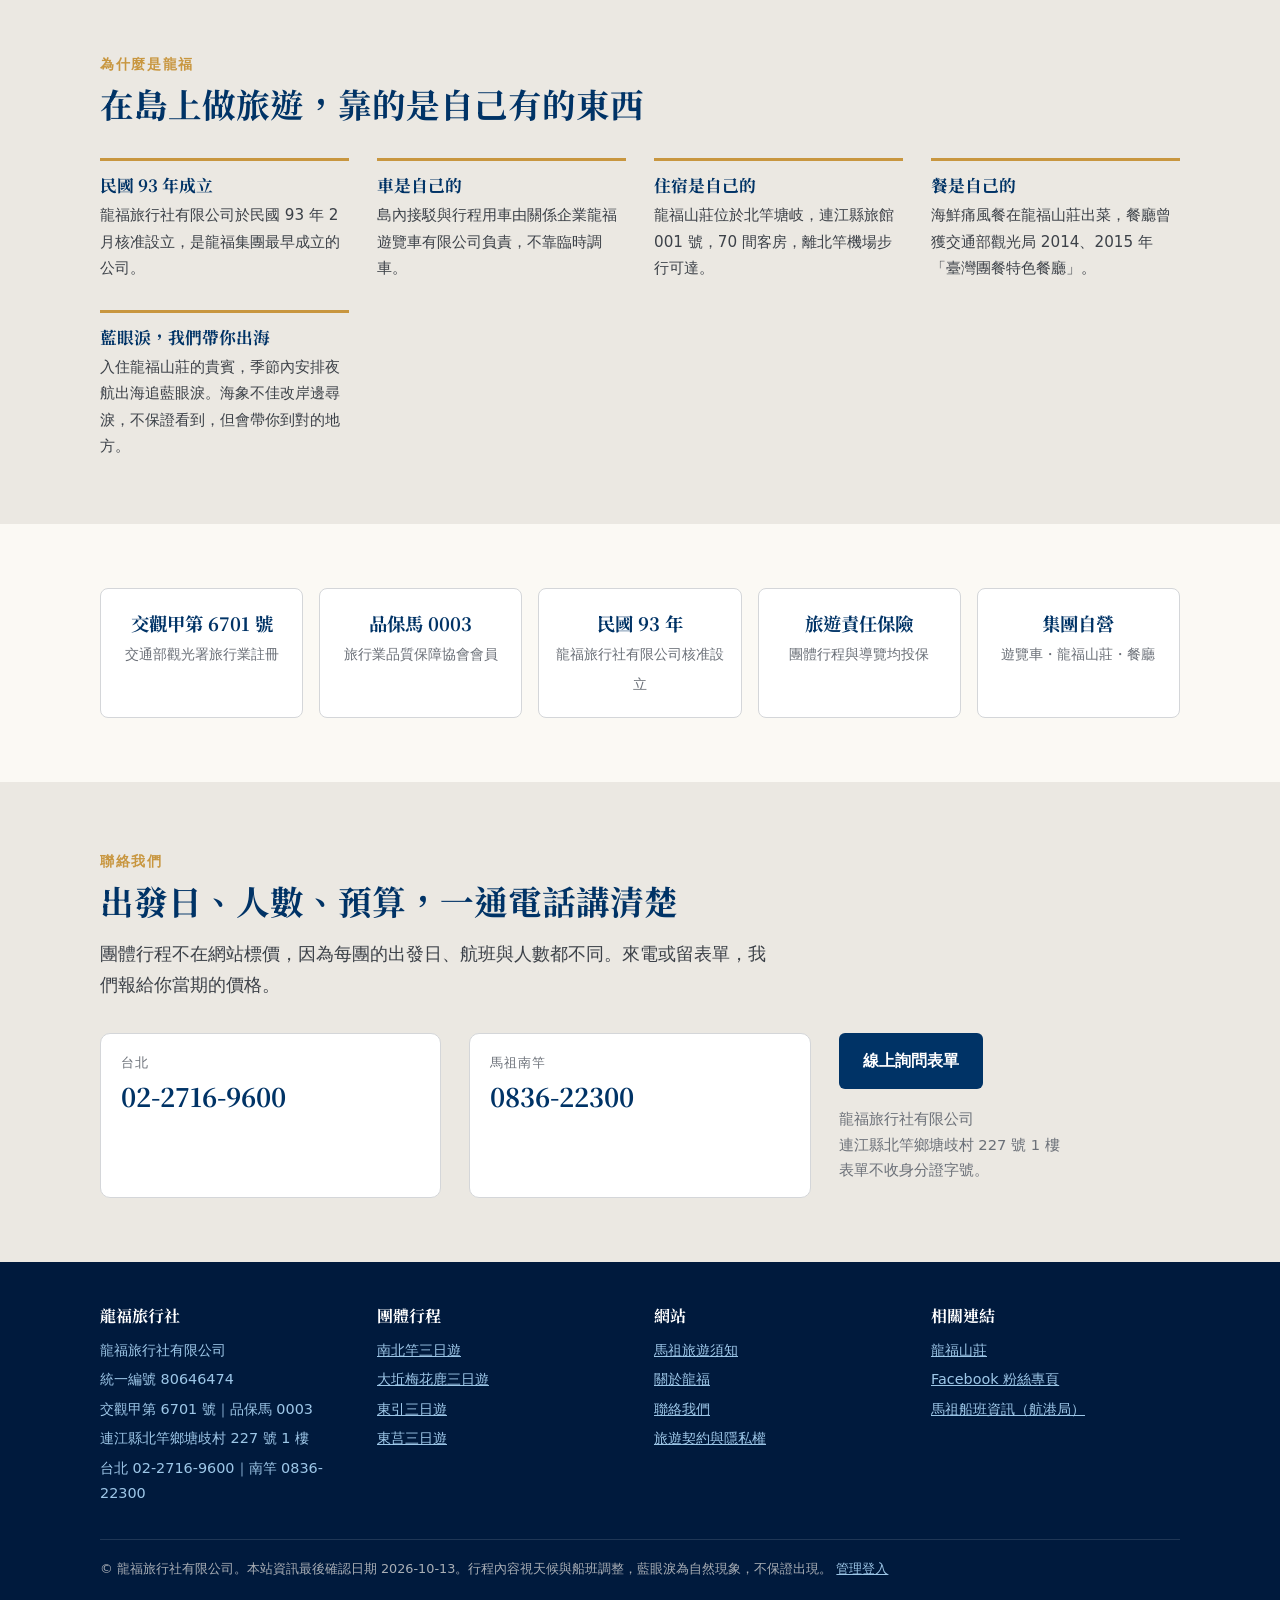
==== commit d6197663: "行程頁改為圖文版：每日景點照片、痛風餐與藍眼淚配圖；首頁與總覽行程卡換上各島照片 - img/spots/：19 張景點照片（取自 115 年四份公版行程 PDF，與行程手冊系統同一批），轉 WebP" ====
--- a/index.html
+++ b/index.html
@@ -14,7 +14,7 @@
 <link href="https://fonts.googleapis.com/css2?family=Noto+Serif+TC:wght@700&display=swap" rel="stylesheet">
 <link rel="icon" href="img/favicon.png" type="image/png">
 <link rel="apple-touch-icon" href="img/apple-touch-icon.png">
-<link rel="stylesheet" href="css/style.css?v=1151013b">
+<link rel="stylesheet" href="css/style.css?v=1151013c">
 <script type="application/ld+json">
 {
   "@context": "https://schema.org",
@@ -112,7 +112,7 @@
         </div>
       </article>
       <article class="card">
-        <div class="media"><img src="img/aerial.webp" alt="北竿塘岐與機場跑道的空拍，遠處是海與離島" loading="lazy"></div>
+        <div class="media"><img src="img/spots/deer.webp" alt="大坵島上的梅花鹿" loading="lazy"></div>
         <div class="body">
           <span class="tag" data-edit="e13">三天兩夜｜南北竿＋大坵</span>
           <h3 data-edit="e14">饗趣馬祖 大坵梅花鹿三日遊</h3>
@@ -125,7 +125,7 @@
         </div>
       </article>
       <article class="card">
-        <div class="media"><img src="img/beach.webp" alt="北竿芹壁灣海景" loading="lazy"></div>
+        <div class="media"><img src="img/spots/dongyin_lighthouse.webp" alt="東引燈塔與海" loading="lazy"></div>
         <div class="body">
           <span class="tag" data-edit="e19">三天兩夜｜南北竿＋東引</span>
           <h3 data-edit="e20">饗趣馬祖 東引三日遊</h3>
@@ -138,7 +138,7 @@
         </div>
       </article>
       <article class="card">
-        <div class="media"><div class="placeholder">東莒</div></div>
+        <div class="media"><img src="img/spots/dongju_lighthouse.webp" alt="東莒燈塔" loading="lazy"></div>
         <div class="body">
           <span class="tag" data-edit="e25">三天兩夜｜南北竿＋東莒</span>
           <h3 data-edit="e26">饗趣馬祖 東莒三日遊</h3>
@@ -247,6 +247,6 @@
   </div>
 </footer>
 
-<script src="js/cms.js?v=1" defer></script>
+<script src="js/cms.js?v=2" defer></script>
 </body>
 </html>
--- a/css/style.css
+++ b/css/style.css
@@ -181,3 +181,13 @@
 .check li{padding-left:1.6em;position:relative;margin-bottom:.4em}
 .check li::before{content:"";position:absolute;left:.2em;top:.55em;width:.7em;height:.4em;border-left:2px solid var(--tear-glow);border-bottom:2px solid var(--tear-glow);transform:rotate(-45deg)}
 @media(max-width:560px){.day{padding:18px 16px}}
+
+/* 行程頁照片 */
+.day-photos{display:grid;gap:10px;grid-template-columns:repeat(auto-fill,minmax(210px,1fr));margin:0 0 16px}
+.day-photos figure{margin:0;position:relative;border-radius:8px;overflow:hidden;background:var(--tear-deep);aspect-ratio:4/3}
+.day-photos img{width:100%;height:100%;object-fit:cover;transition:transform .4s}
+.day-photos figure:hover img{transform:scale(1.04)}
+.day-photos figcaption{position:absolute;left:0;right:0;bottom:0;padding:16px 10px 6px;font-size:.8rem;color:#fff;background:linear-gradient(transparent,rgba(0,26,61,.8))}
+.feature-photos{display:grid;gap:16px;grid-template-columns:1fr 1fr;margin-bottom:32px}
+.feature-photos img{width:100%;aspect-ratio:4/3;object-fit:cover;border-radius:10px}
+@media(max-width:560px){.day-photos{grid-template-columns:1fr 1fr}.feature-photos{gap:8px}}
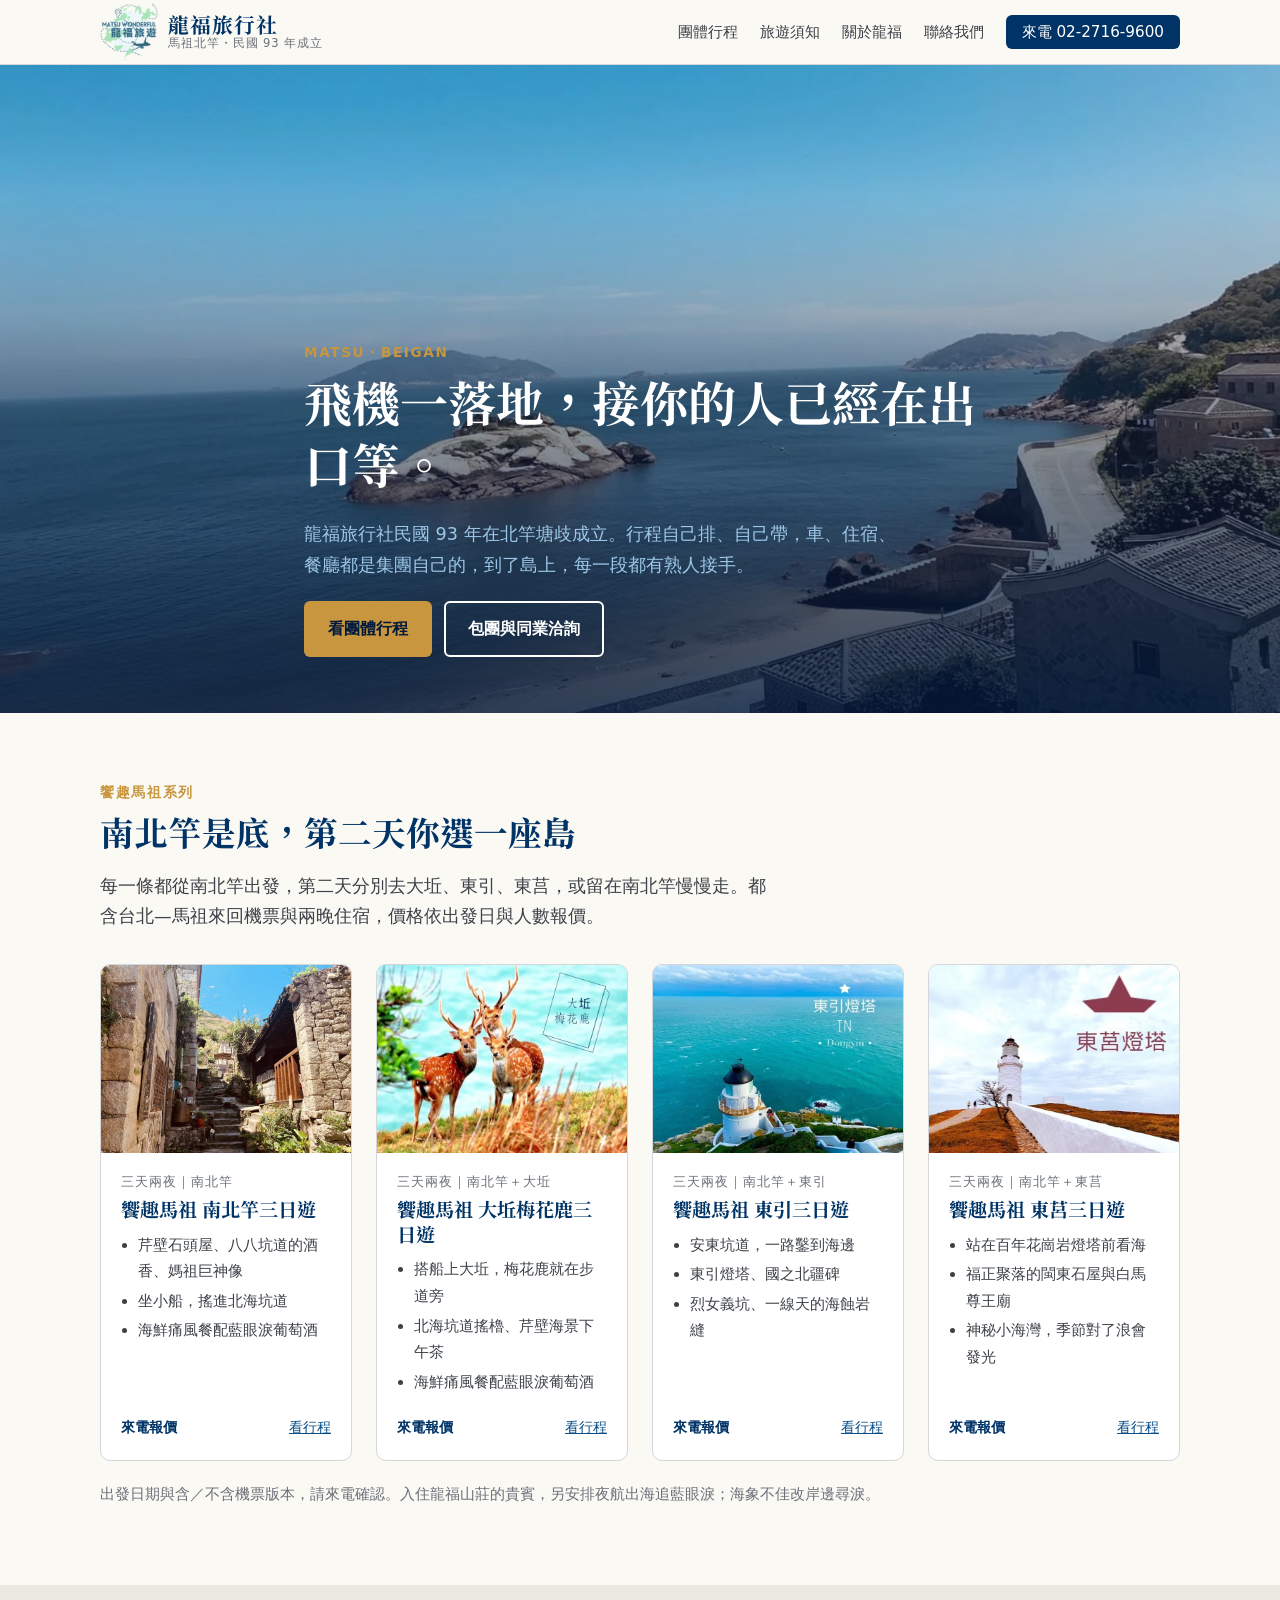
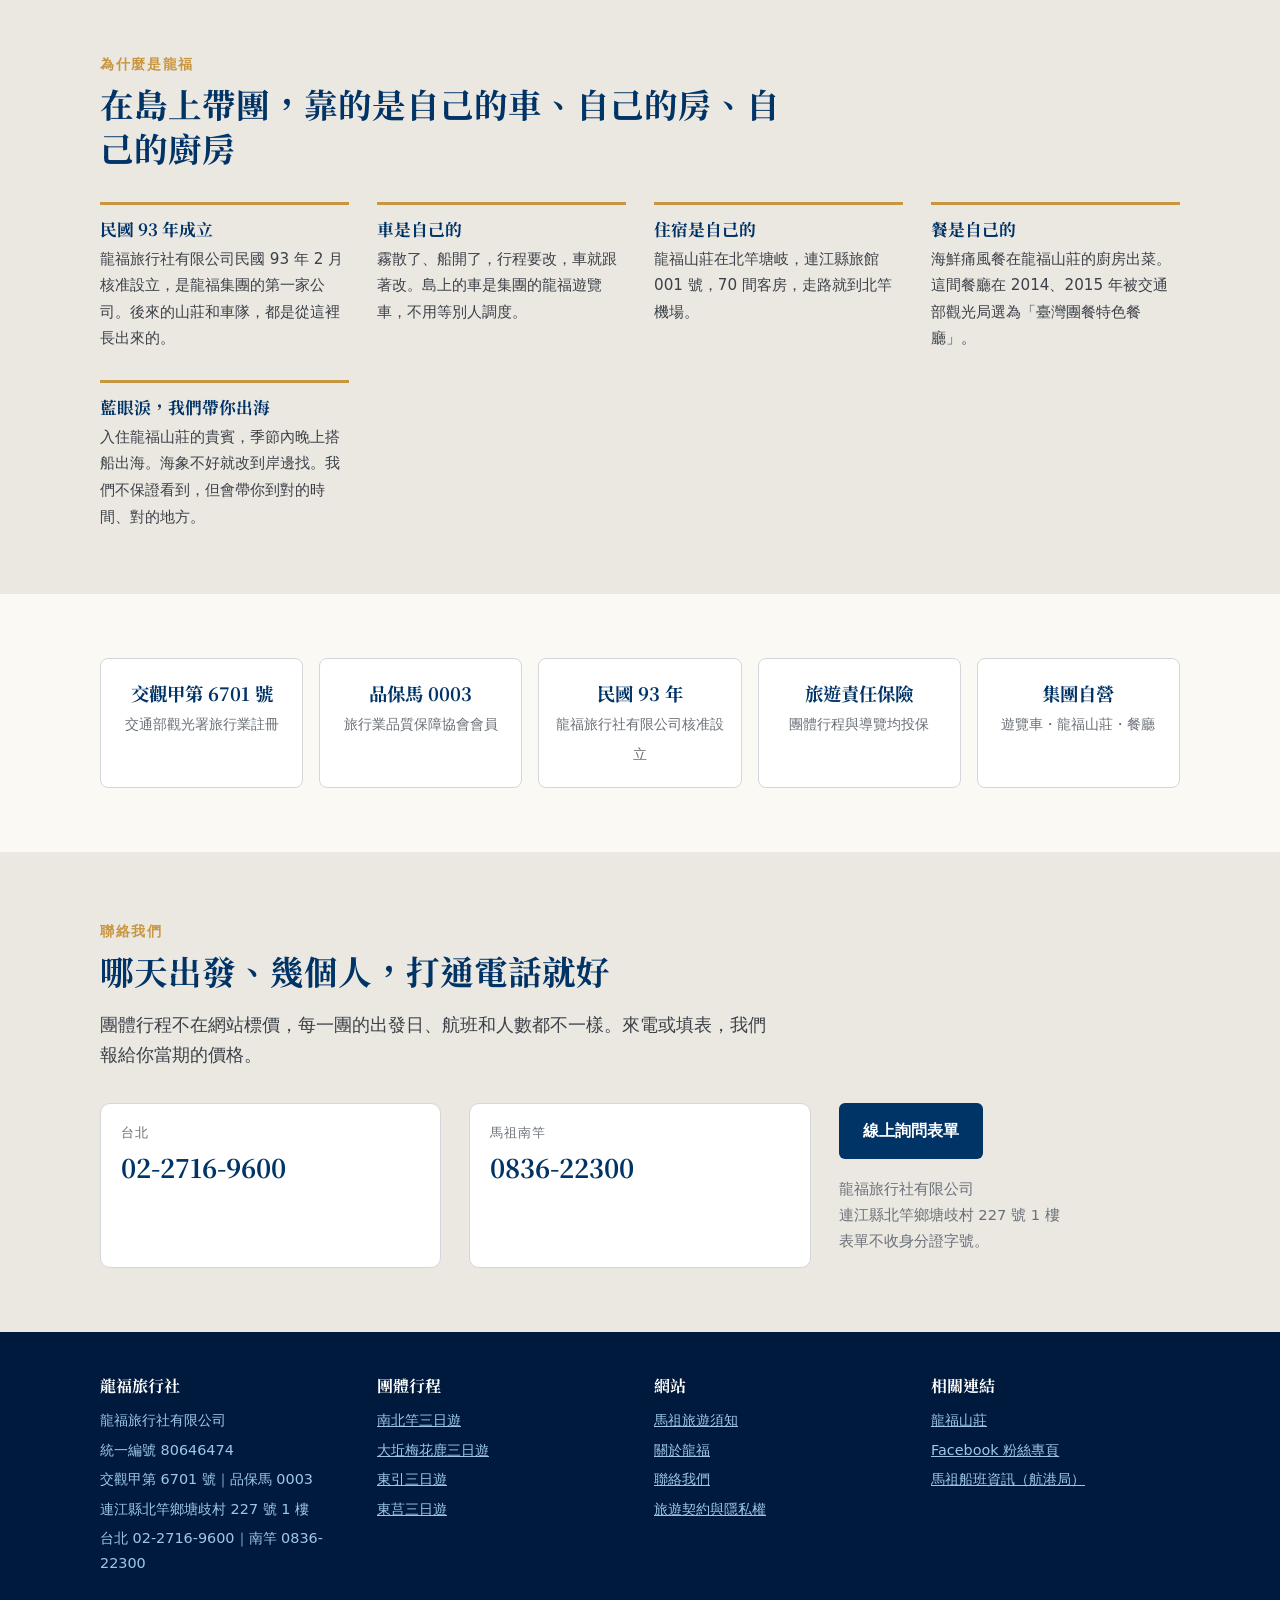
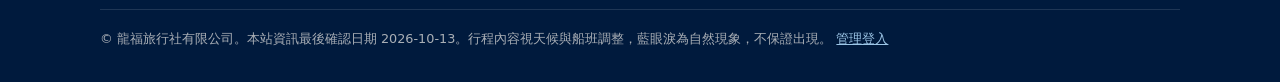
==== commit 4cfe75ae: "依官網文案風格 v1 改寫全站文案；關係企業表移除亞特森林、補龍福開發職責 - 首頁、行程總覽、四條行程頁、關於、聯絡：先畫面後事實，景點短介改寫 - 關於頁：四家公司；龍福開發＝集團各公司的控股與協" ====
--- a/index.html
+++ b/index.html
@@ -81,8 +81,8 @@
   <img src="img/beach.webp" alt="北竿芹壁灣，海中的龜島與岸邊的石屋" fetchpriority="high">
   <div class="wrap">
     <span class="eyebrow" data-edit="e1">MATSU・BEIGAN</span>
-    <h1 data-edit="e2">馬祖的路，我們從民國 93 年走到現在。</h1>
-    <p data-edit="e3">龍福旅行社在北竿塘歧成立，行程自己規劃、自己帶。遊覽車、住宿、餐廳由集團關係企業自營，客人到了島上，每一段都有人接手。</p>
+    <h1 data-edit="e2">飛機一落地，接你的人已經在出口等。</h1>
+    <p data-edit="e3">龍福旅行社民國 93 年在北竿塘歧成立。行程自己排、自己帶，車、住宿、餐廳都是集團自己的，到了島上，每一段都有熟人接手。</p>
     <div class="actions">
       <a class="btn btn-primary" href="tours/">看團體行程</a>
       <a class="btn btn-outline" href="contact/">包團與同業洽詢</a>
@@ -94,8 +94,8 @@
   <div class="wrap">
     <div class="section-head">
       <span class="eyebrow" data-edit="e4">饗趣馬祖系列</span>
-      <h2 data-edit="e5">四條三日遊，第二天各去一座不同的島</h2>
-      <p class="lead" data-edit="e6">南北竿是底，第二天分別接大坵、東引、東莒，或留在南北竿走透。四條都含台北馬祖來回機票與兩晚住宿。價格依出發日與人數報價，來電洽詢。</p>
+      <h2 data-edit="e5">南北竿是底，第二天你選一座島</h2>
+      <p class="lead" data-edit="e6">每一條都從南北竿出發，第二天分別去大坵、東引、東莒，或留在南北竿慢慢走。都含台北—馬祖來回機票與兩晚住宿，價格依出發日與人數報價。</p>
     </div>
     <div class="cards">
       <article class="card">
@@ -104,11 +104,11 @@
           <span class="tag" data-edit="e7">三天兩夜｜南北竿</span>
           <h3 data-edit="e8">饗趣馬祖 南北竿三日遊</h3>
           <ul>
-            <li data-edit="e9">芹壁石頭屋、八八坑道、媽祖巨神像</li>
-            <li data-edit="e10">北海坑道日間搖櫓</li>
+            <li data-edit="e9">芹壁石頭屋、八八坑道的酒香、媽祖巨神像</li>
+            <li data-edit="e10">坐小船，搖進北海坑道</li>
             <li data-edit="e11">海鮮痛風餐配藍眼淚葡萄酒</li>
           </ul>
-          <div class="foot"><span class="price" data-edit="e12">專案優惠價，來電洽詢</span><a href="tours/nangan-beigan-3d/">看行程</a></div>
+          <div class="foot"><span class="price" data-edit="e12">來電報價</span><a href="tours/nangan-beigan-3d/">看行程</a></div>
         </div>
       </article>
       <article class="card">
@@ -117,11 +117,11 @@
           <span class="tag" data-edit="e13">三天兩夜｜南北竿＋大坵</span>
           <h3 data-edit="e14">饗趣馬祖 大坵梅花鹿三日遊</h3>
           <ul>
-            <li data-edit="e15">登大坵島，沿步道看復育成功的梅花鹿</li>
+            <li data-edit="e15">搭船上大坵，梅花鹿就在步道旁</li>
             <li data-edit="e16">北海坑道搖櫓、芹壁海景下午茶</li>
             <li data-edit="e17">海鮮痛風餐配藍眼淚葡萄酒</li>
           </ul>
-          <div class="foot"><span class="price" data-edit="e18">專案優惠價，來電洽詢</span><a href="tours/daqiu-deer-3d/">看行程</a></div>
+          <div class="foot"><span class="price" data-edit="e18">來電報價</span><a href="tours/daqiu-deer-3d/">看行程</a></div>
         </div>
       </article>
       <article class="card">
@@ -130,11 +130,11 @@
           <span class="tag" data-edit="e19">三天兩夜｜南北竿＋東引</span>
           <h3 data-edit="e20">饗趣馬祖 東引三日遊</h3>
           <ul>
-            <li data-edit="e21">安東坑道，鑿穿整座二重山</li>
-            <li data-edit="e22">東引燈塔、國之北疆座標碑</li>
-            <li data-edit="e23">烈女義坑、一線天海蝕崖</li>
-          </ul>
-          <div class="foot"><span class="price" data-edit="e24">專案優惠價，來電洽詢</span><a href="tours/dongyin-3d/">看行程</a></div>
+            <li data-edit="e21">安東坑道，一路鑿到海邊</li>
+            <li data-edit="e22">東引燈塔、國之北疆碑</li>
+            <li data-edit="e23">烈女義坑、一線天的海蝕岩縫</li>
+          </ul>
+          <div class="foot"><span class="price" data-edit="e24">來電報價</span><a href="tours/dongyin-3d/">看行程</a></div>
         </div>
       </article>
       <article class="card">
@@ -143,11 +143,11 @@
           <span class="tag" data-edit="e25">三天兩夜｜南北竿＋東莒</span>
           <h3 data-edit="e26">饗趣馬祖 東莒三日遊</h3>
           <ul>
-            <li data-edit="e27">東莒燈塔，百年花崗岩燈塔</li>
+            <li data-edit="e27">站在百年花崗岩燈塔前看海</li>
             <li data-edit="e28">福正聚落的閩東石屋與白馬尊王廟</li>
-            <li data-edit="e29">神秘小海灣，季節對了岸邊看藍眼淚</li>
-          </ul>
-          <div class="foot"><span class="price" data-edit="e30">專案優惠價，來電洽詢</span><a href="tours/dongju-3d/">看行程</a></div>
+            <li data-edit="e29">神秘小海灣，季節對了浪會發光</li>
+          </ul>
+          <div class="foot"><span class="price" data-edit="e30">來電報價</span><a href="tours/dongju-3d/">看行程</a></div>
         </div>
       </article>
     </div>
@@ -159,14 +159,14 @@
   <div class="wrap">
     <div class="section-head">
       <span class="eyebrow" data-edit="e32">為什麼是龍福</span>
-      <h2 data-edit="e33">在島上做旅遊，靠的是自己有的東西</h2>
+      <h2 data-edit="e33">在島上帶團，靠的是自己的車、自己的房、自己的廚房</h2>
     </div>
     <div class="reasons">
-      <div class="reason"><h3 data-edit="e34">民國 93 年成立</h3><p data-edit="e35">龍福旅行社有限公司於民國 93 年 2 月核准設立，是龍福集團最早成立的公司。</p></div>
-      <div class="reason"><h3 data-edit="e36">車是自己的</h3><p data-edit="e37">島內接駁與行程用車由關係企業龍福遊覽車有限公司負責，不靠臨時調車。</p></div>
-      <div class="reason"><h3 data-edit="e38">住宿是自己的</h3><p data-edit="e39">龍福山莊位於北竿塘岐，連江縣旅館 001 號，70 間客房，離北竿機場步行可達。</p></div>
-      <div class="reason"><h3 data-edit="e40">餐是自己的</h3><p data-edit="e41">海鮮痛風餐在龍福山莊出菜，餐廳曾獲交通部觀光局 2014、2015 年「臺灣團餐特色餐廳」。</p></div>
-      <div class="reason"><h3 data-edit="e42">藍眼淚，我們帶你出海</h3><p data-edit="e43">入住龍福山莊的貴賓，季節內安排夜航出海追藍眼淚。海象不佳改岸邊尋淚，不保證看到，但會帶你到對的地方。</p></div>
+      <div class="reason"><h3 data-edit="e34">民國 93 年成立</h3><p data-edit="e35">龍福旅行社有限公司民國 93 年 2 月核准設立，是龍福集團的第一家公司。後來的山莊和車隊，都是從這裡長出來的。</p></div>
+      <div class="reason"><h3 data-edit="e36">車是自己的</h3><p data-edit="e37">霧散了、船開了，行程要改，車就跟著改。島上的車是集團的龍福遊覽車，不用等別人調度。</p></div>
+      <div class="reason"><h3 data-edit="e38">住宿是自己的</h3><p data-edit="e39">龍福山莊在北竿塘岐，連江縣旅館 001 號，70 間客房，走路就到北竿機場。</p></div>
+      <div class="reason"><h3 data-edit="e40">餐是自己的</h3><p data-edit="e41">海鮮痛風餐在龍福山莊的廚房出菜。這間餐廳在 2014、2015 年被交通部觀光局選為「臺灣團餐特色餐廳」。</p></div>
+      <div class="reason"><h3 data-edit="e42">藍眼淚，我們帶你出海</h3><p data-edit="e43">入住龍福山莊的貴賓，季節內晚上搭船出海。海象不好就改到岸邊找。我們不保證看到，但會帶你到對的時間、對的地方。</p></div>
     </div>
   </div>
 </section>
@@ -187,8 +187,8 @@
   <div class="wrap">
     <div class="section-head">
       <span class="eyebrow" data-edit="e44">聯絡我們</span>
-      <h2 data-edit="e45">出發日、人數、預算，一通電話講清楚</h2>
-      <p class="lead" data-edit="e46">團體行程不在網站標價，因為每團的出發日、航班與人數都不同。來電或留表單，我們報給你當期的價格。</p>
+      <h2 data-edit="e45">哪天出發、幾個人，打通電話就好</h2>
+      <p class="lead" data-edit="e46">團體行程不在網站標價，每一團的出發日、航班和人數都不一樣。來電或填表，我們報給你當期的價格。</p>
     </div>
     <div class="contact">
       <a class="phone" href="tel:+886227169600"><small>台北</small><b>02-2716-9600</b></a>
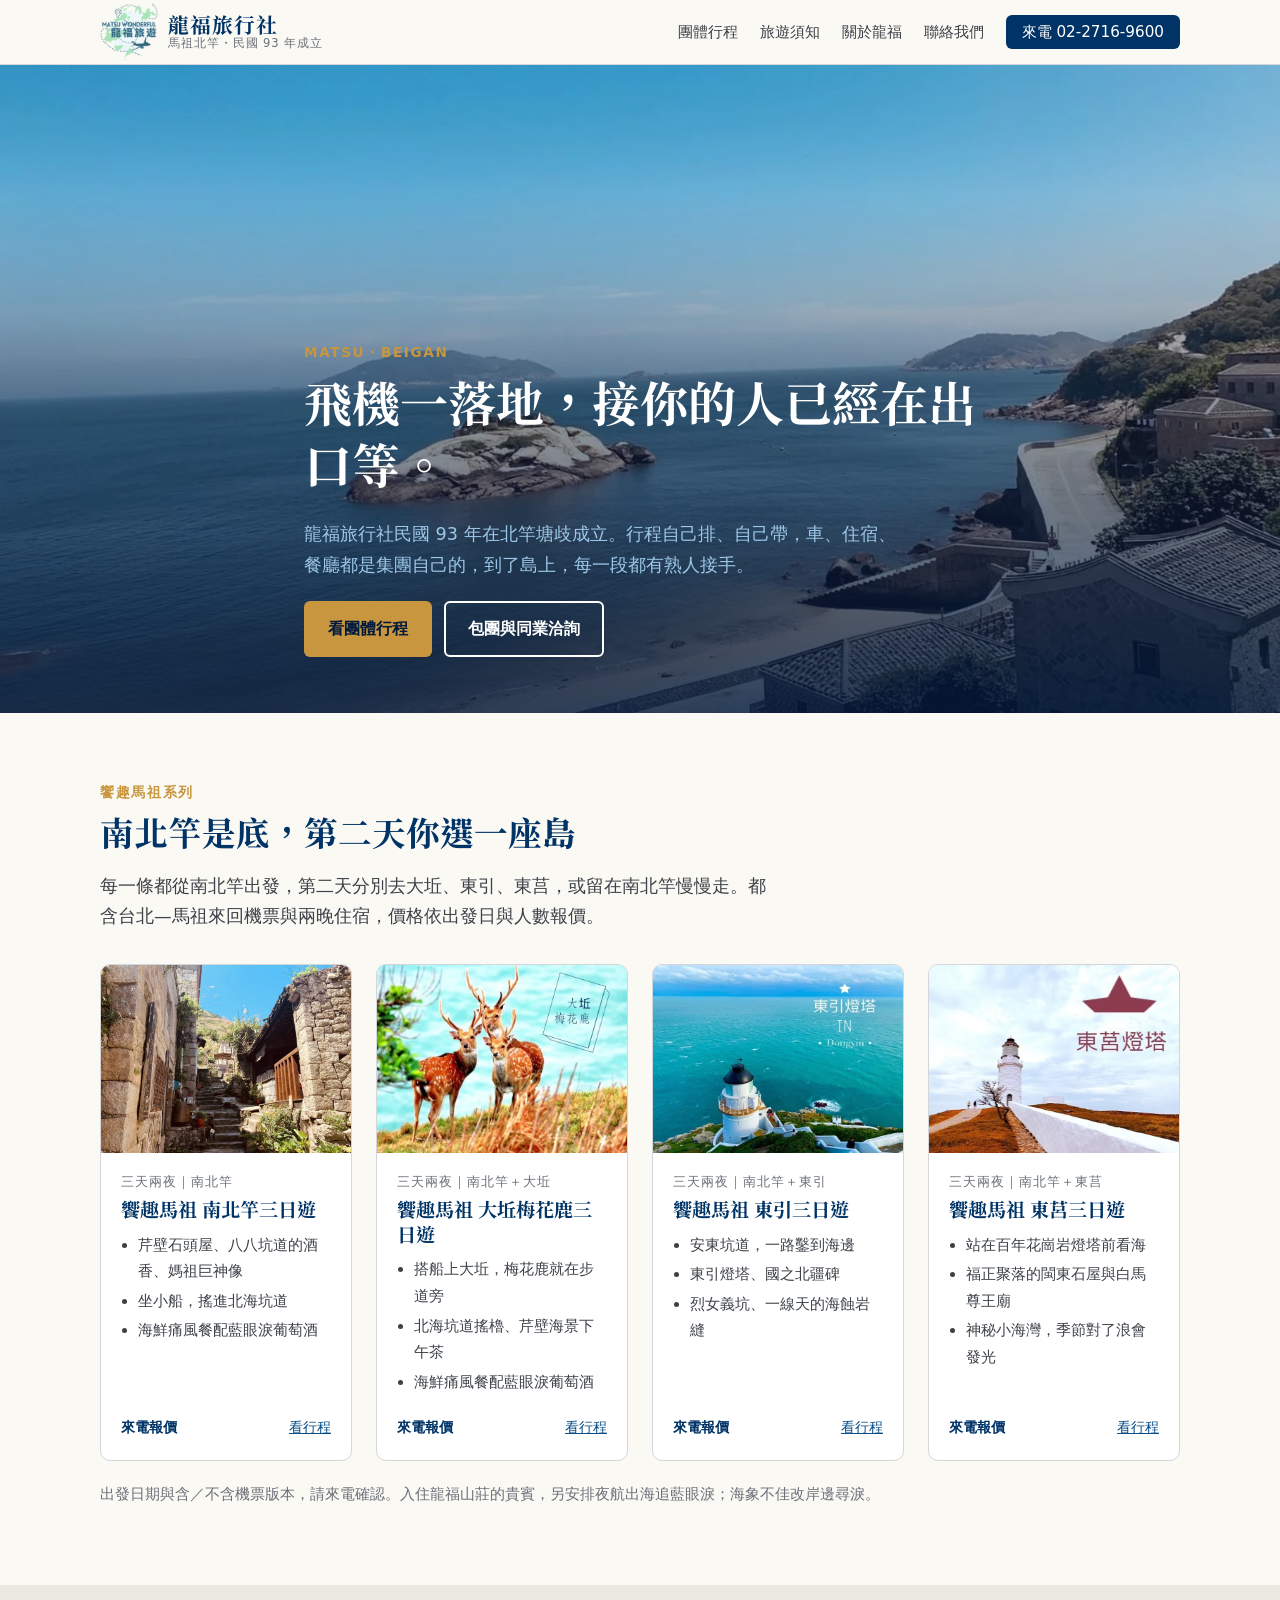
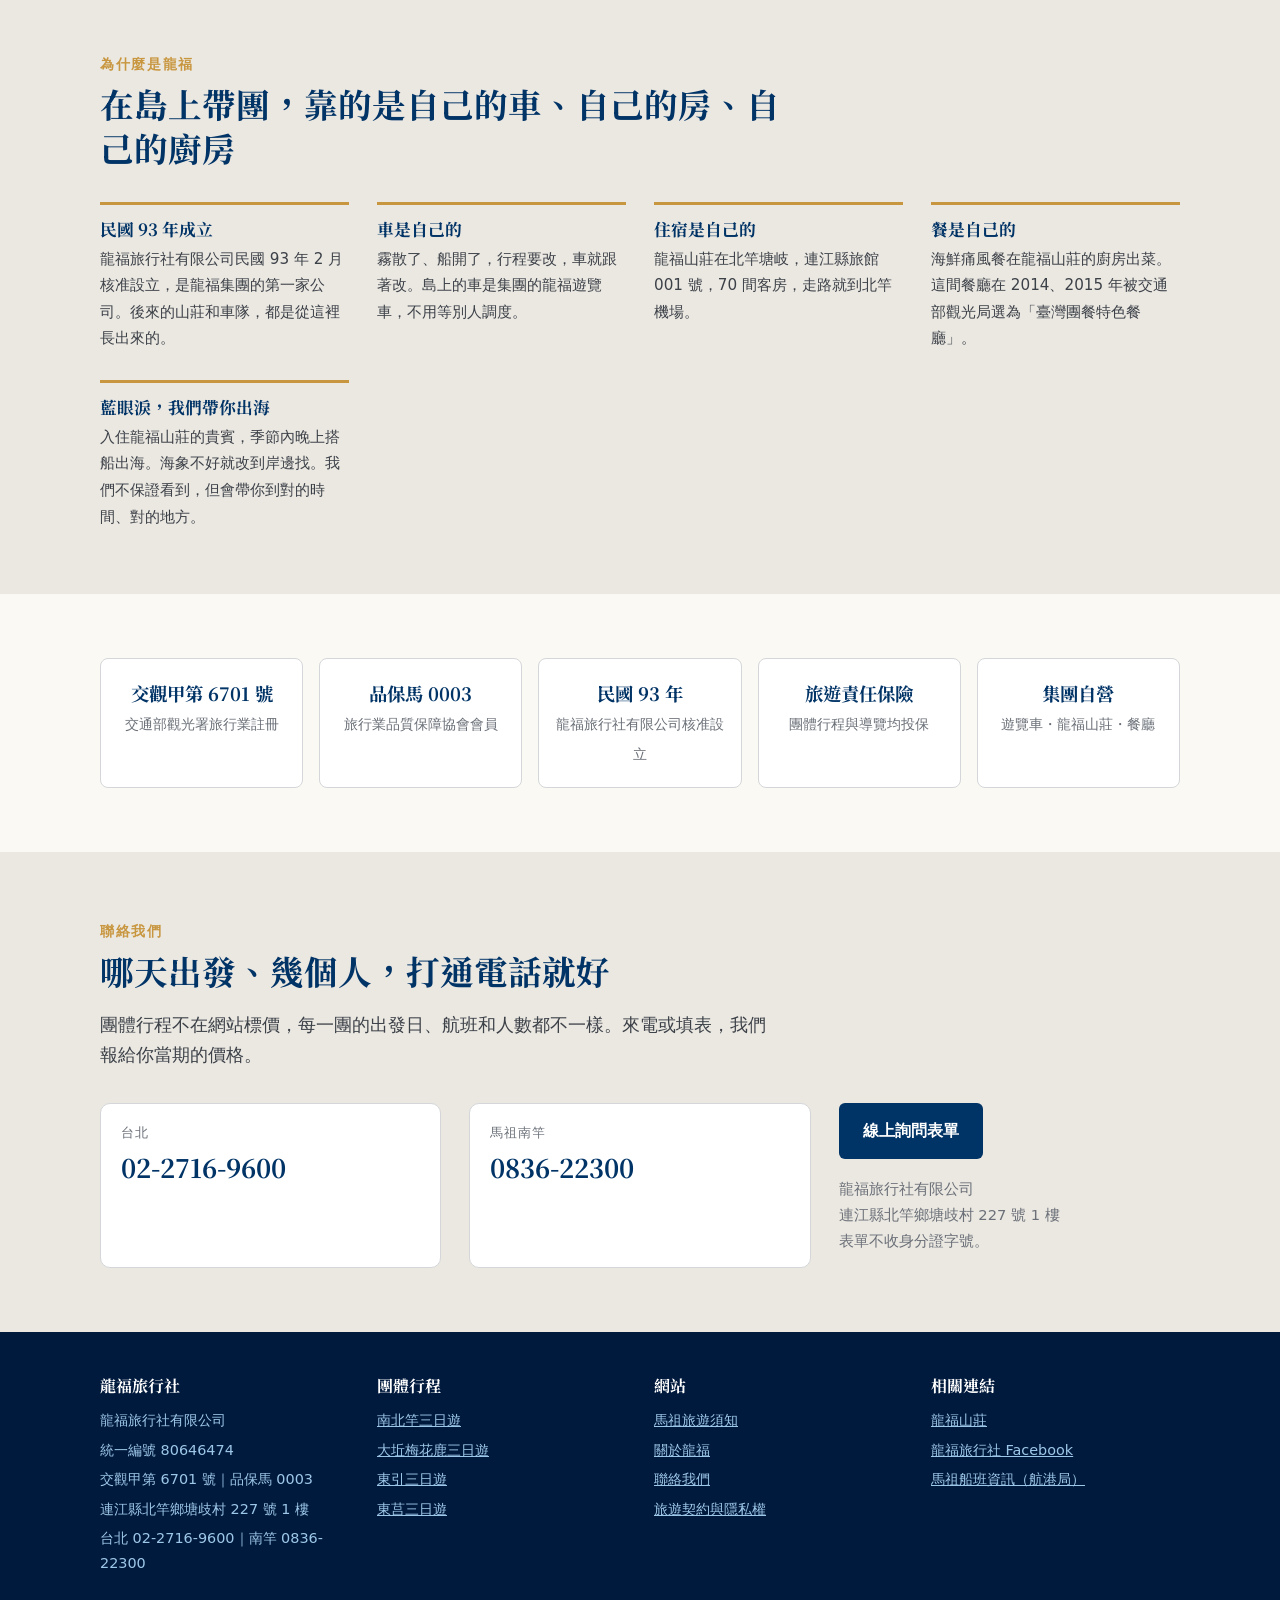
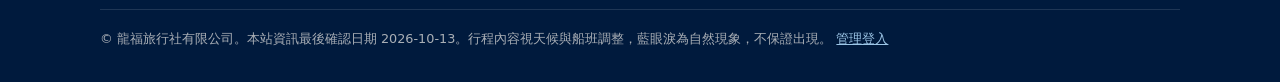
==== commit 84aa933e: "粉絲專頁連結改為龍福旅行社 FB；關於頁新增龍福山莊 SGEQC® 永續品質認證銀級 Co-Authored-By: Claude Opus 5.5 <noreply@anthropic.com>" ====
--- a/index.html
+++ b/index.html
@@ -55,7 +55,8 @@
     { "@type": "Offer", "itemOffered": { "@type": "TouristTrip", "name": "饗趣馬祖 東引三日遊", "url": "https://www.matsu-tour.com.tw/tours/dongyin-3d/" } },
     { "@type": "Offer", "itemOffered": { "@type": "TouristTrip", "name": "饗趣馬祖 東莒三日遊", "url": "https://www.matsu-tour.com.tw/tours/dongju-3d/" } }
   ],
-  "memberOf": { "@type": "Organization", "name": "中華民國旅行業品質保障協會" }
+  "memberOf": { "@type": "Organization", "name": "中華民國旅行業品質保障協會" },
+  "sameAs": ["https://www.facebook.com/profile.php?id=61593600625219"]
 }
 </script>
 </head>
@@ -238,7 +239,7 @@
         <h4>相關連結</h4>
         <ul>
           <li><a href="https://hotel.matsu.idv.tw/matsu-play/" rel="noopener">龍福山莊</a></li>
-          <li><a href="https://www.facebook.com/longfu55661" rel="noopener">Facebook 粉絲專頁</a></li>
+          <li><a href="https://www.facebook.com/profile.php?id=61593600625219" rel="noopener">龍福旅行社 Facebook</a></li>
           <li><a href="https://www.mtha.gov.tw/MTHA/Monthinfo.aspx" rel="noopener">馬祖船班資訊（航港局）</a></li>
         </ul>
       </div>
